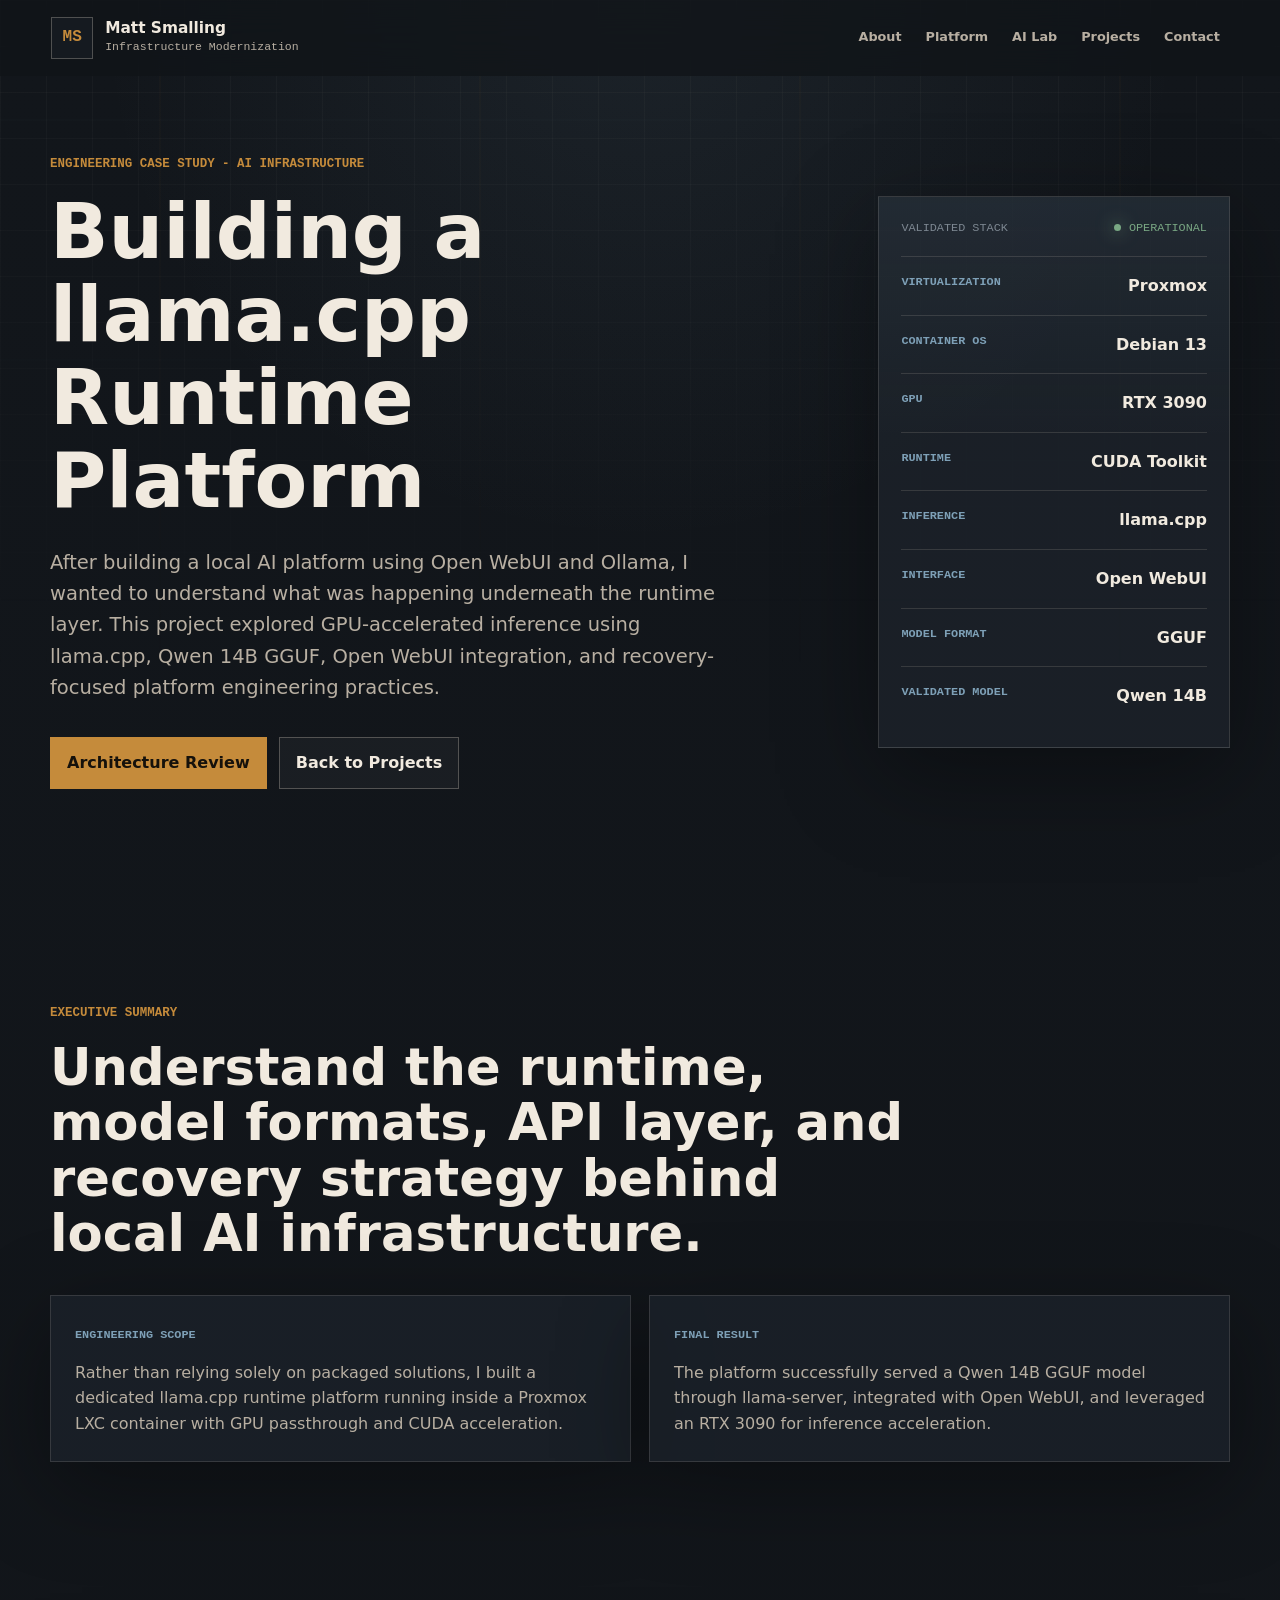
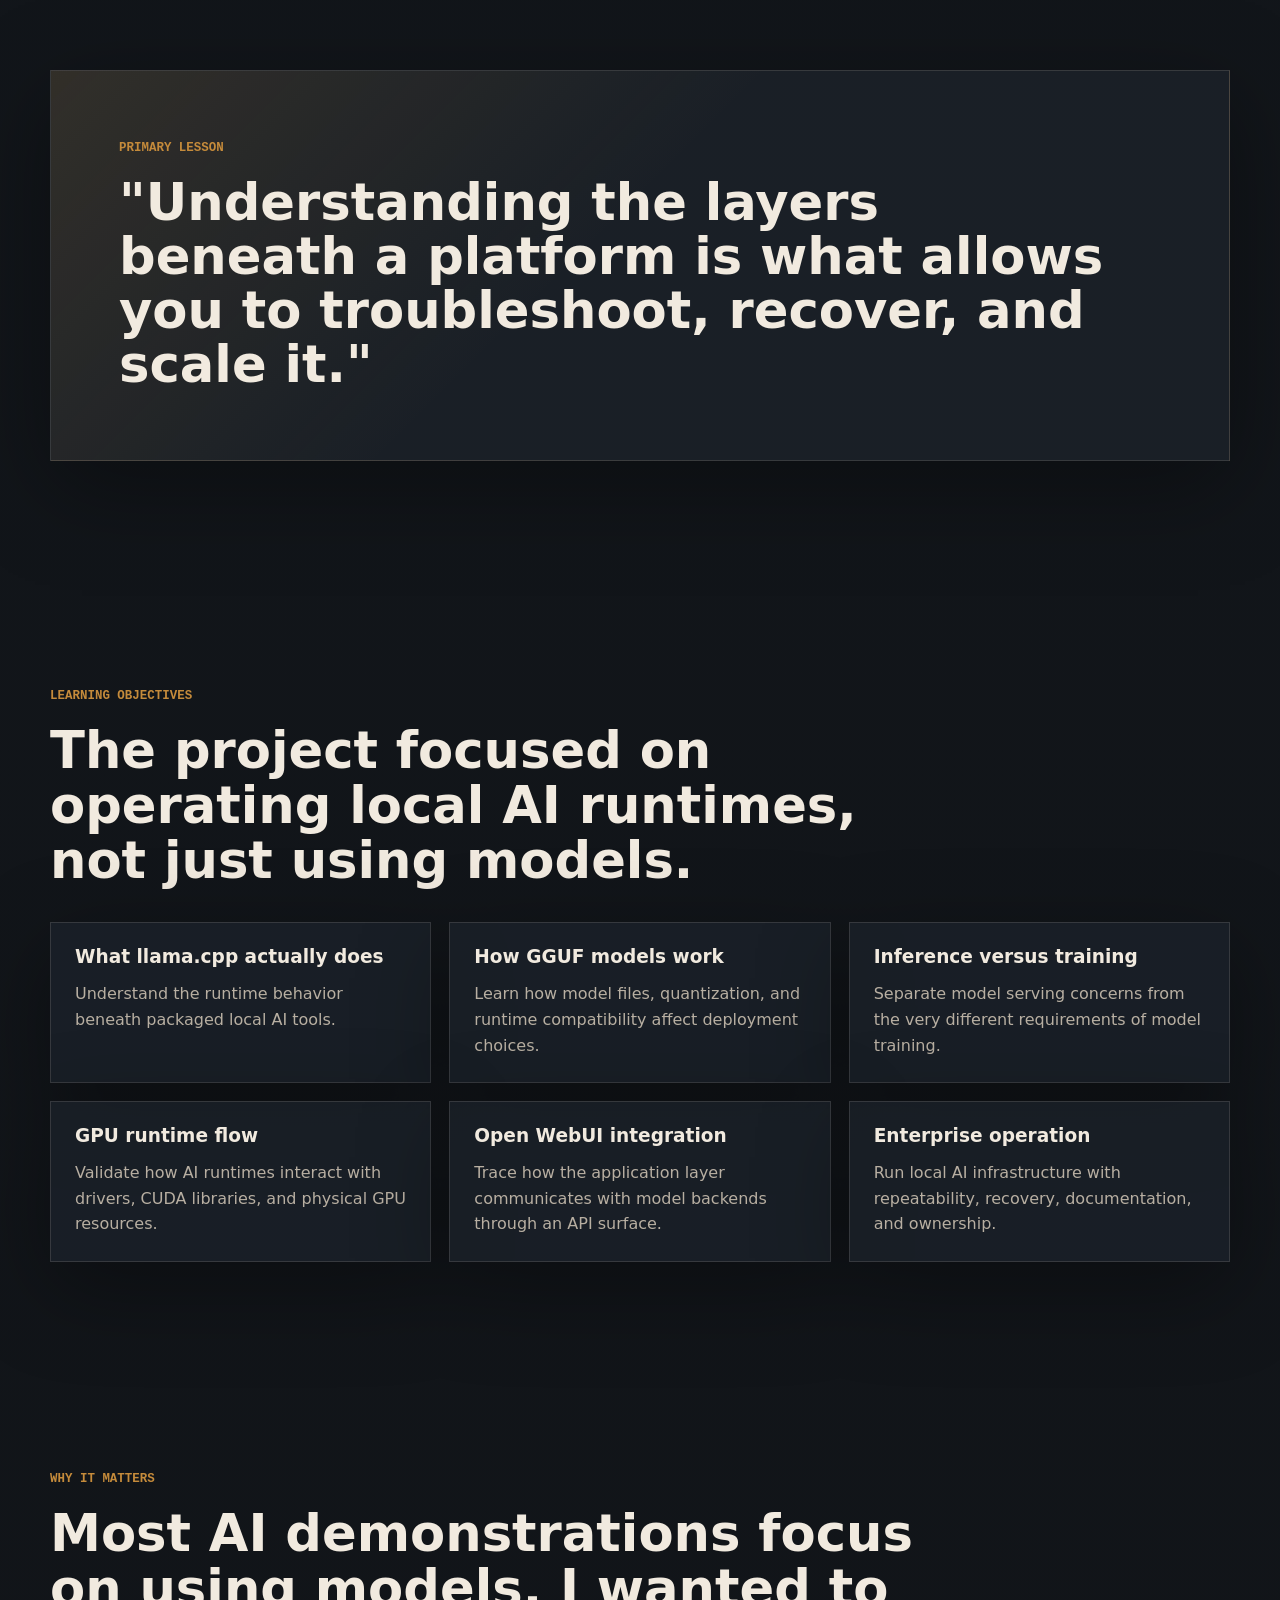
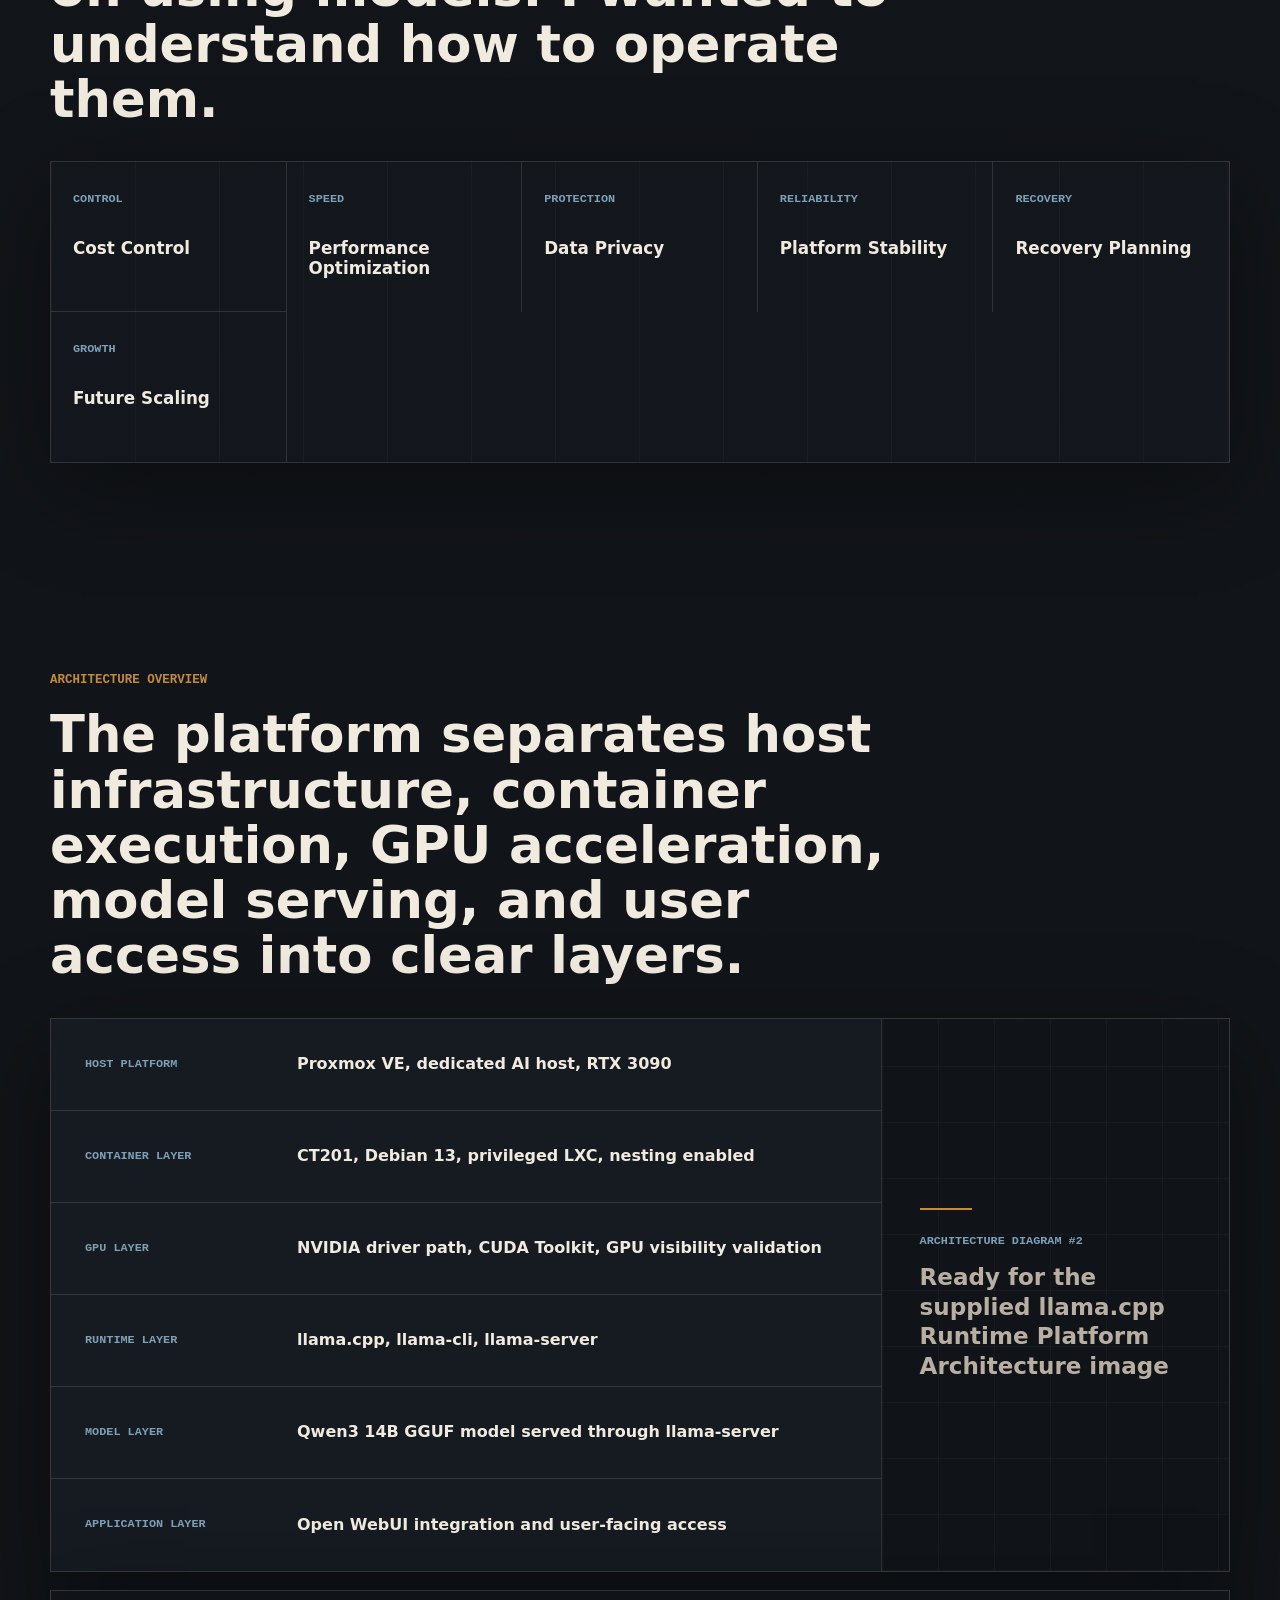
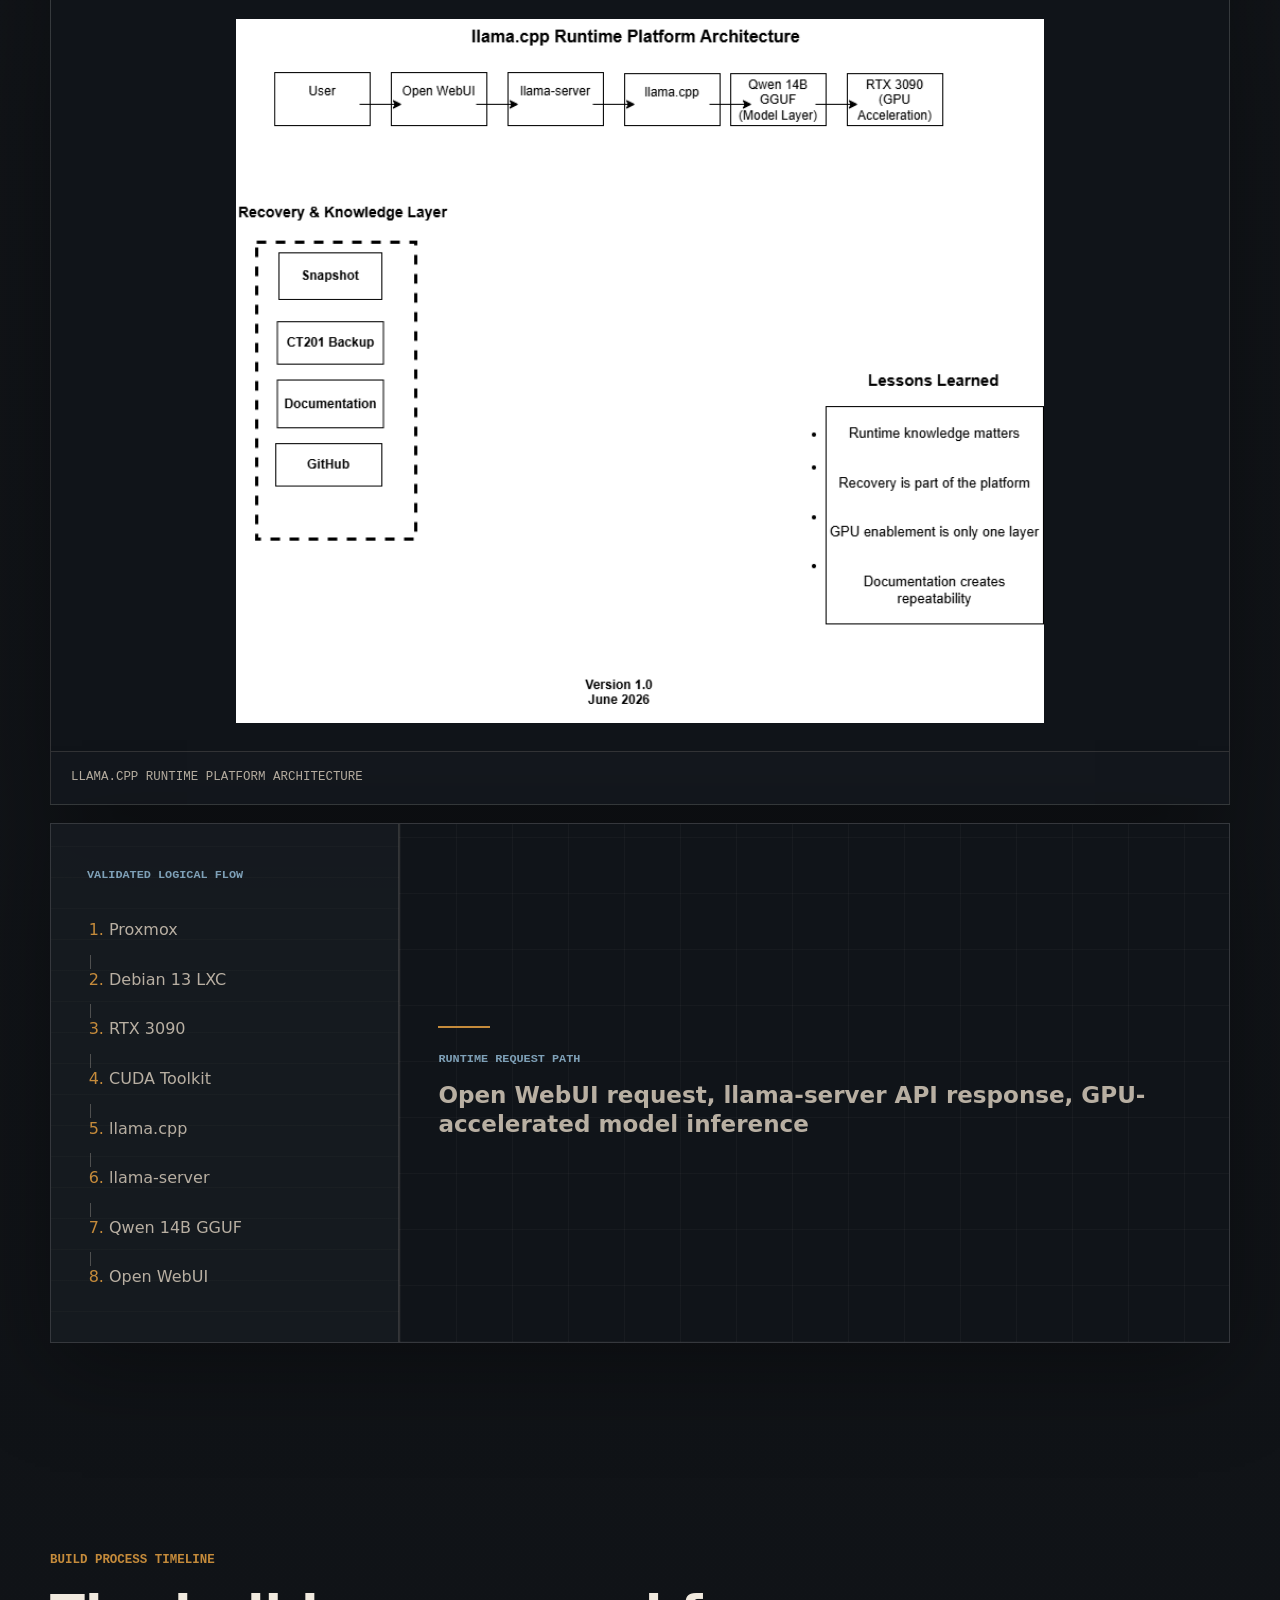
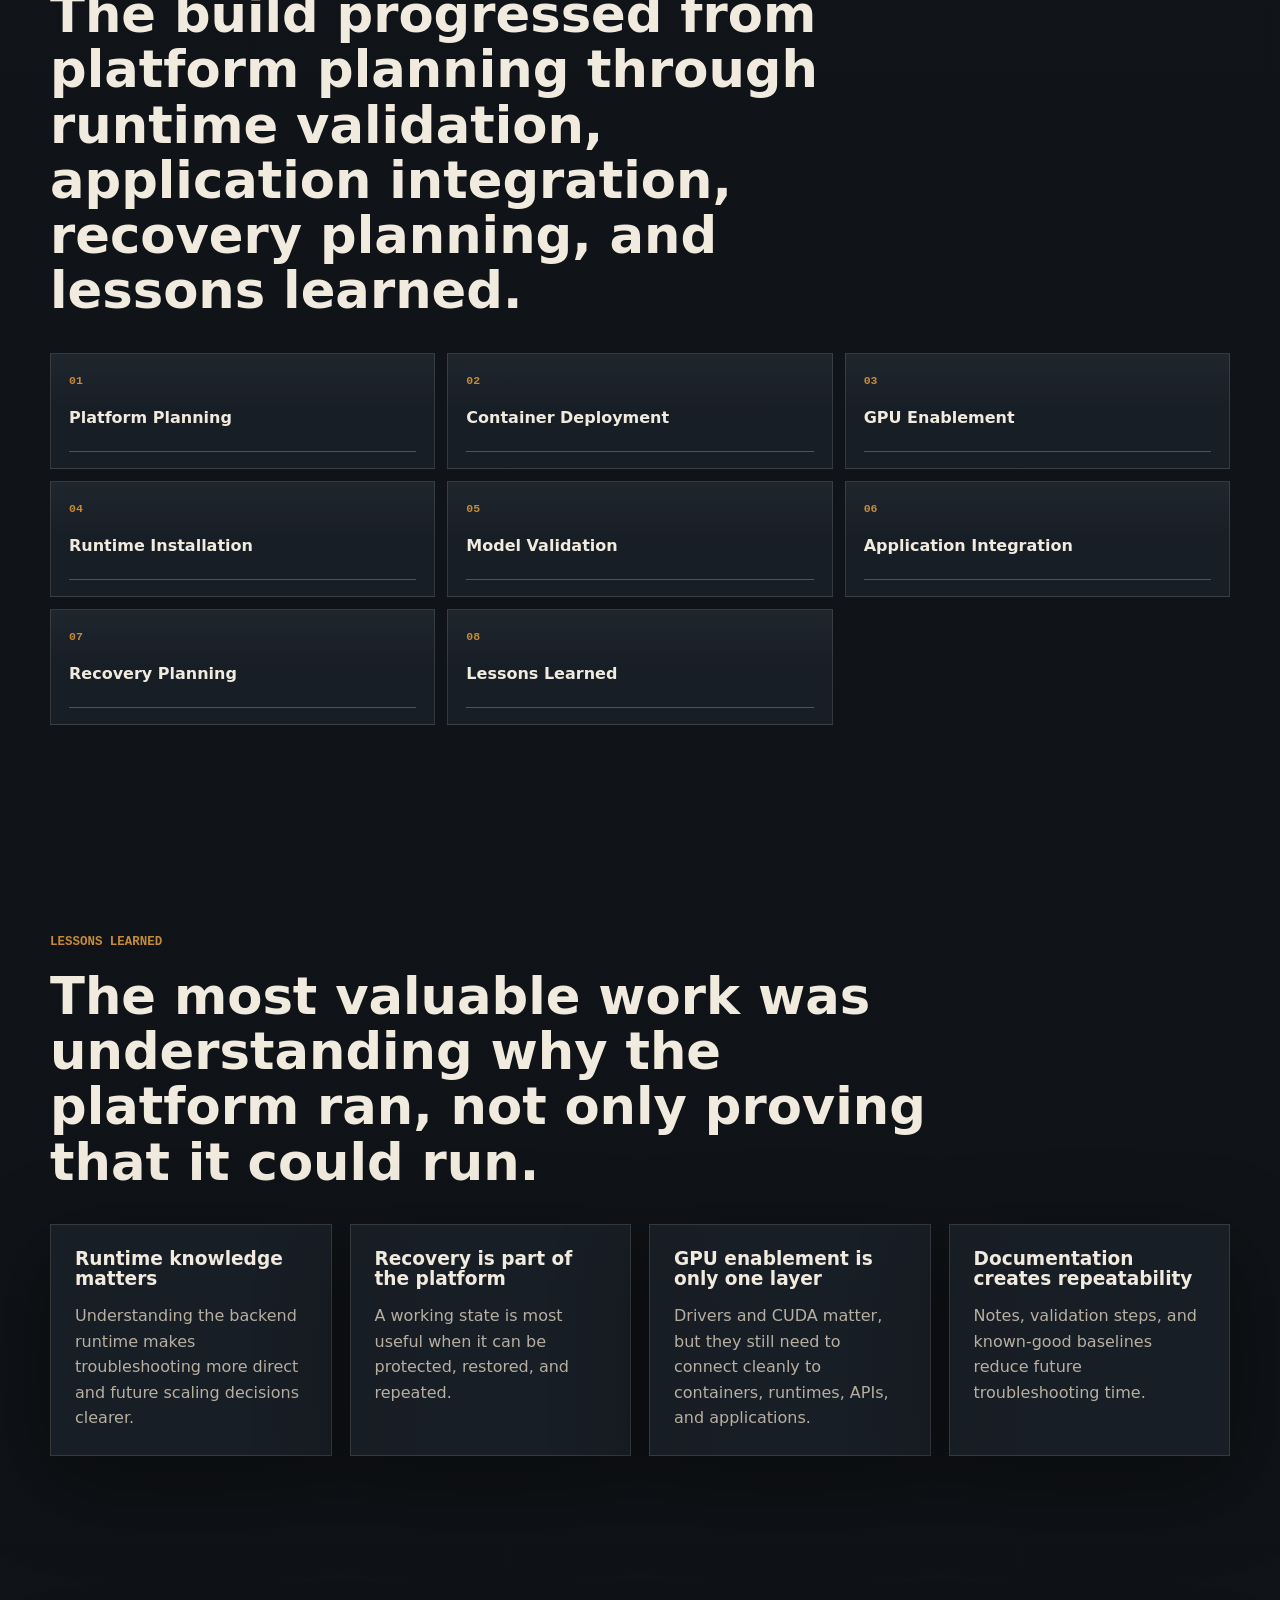
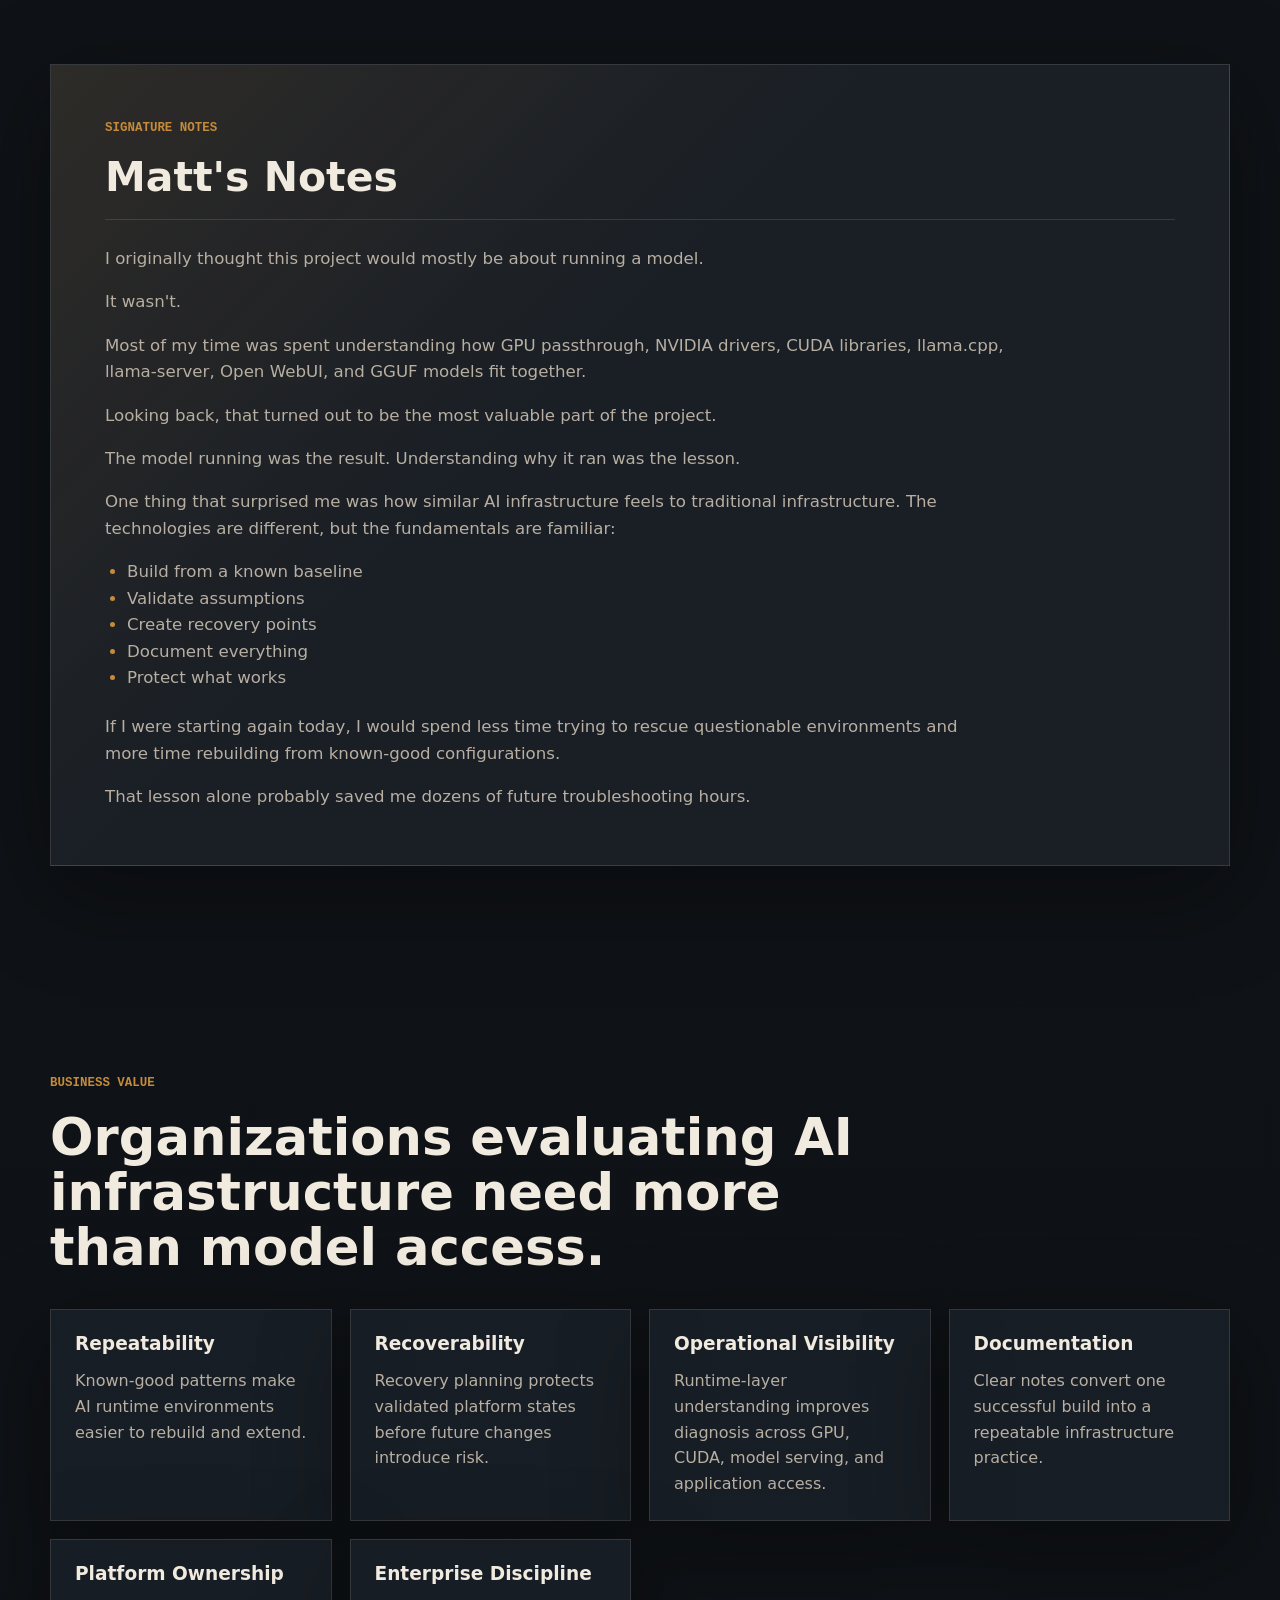
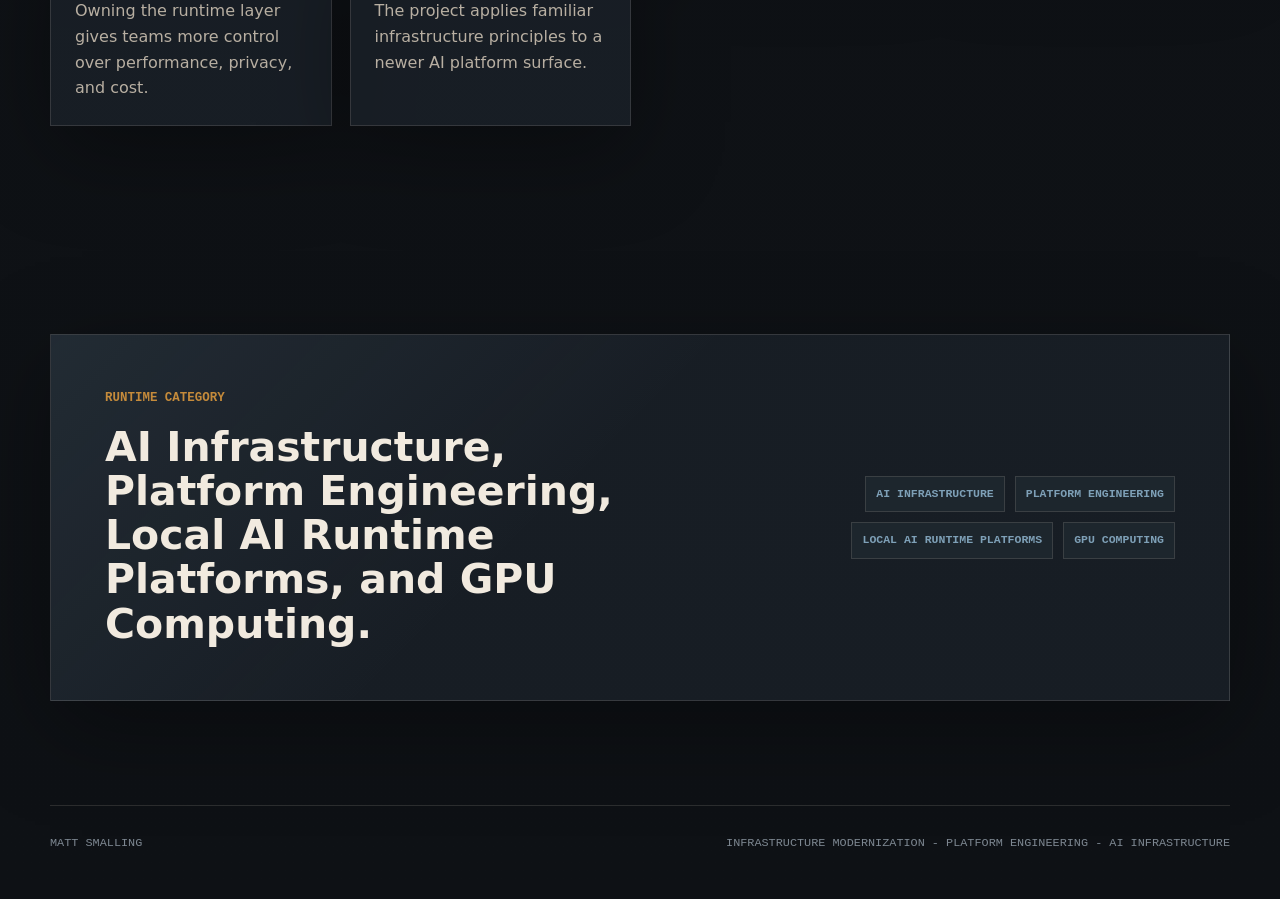
==== projects/building-llama-cpp-runtime-platform.html @ 94ba7e56 "Add llama.cpp Runtime Platform case study and architecture" ====
<!DOCTYPE html>
<html lang="en">
  <head>
    <meta charset="UTF-8" />
    <meta name="viewport" content="width=device-width, initial-scale=1.0" />
    <meta
      name="description"
      content="Case study: building a llama.cpp runtime platform with Proxmox, Debian 13, RTX 3090 GPU acceleration, CUDA Toolkit, Open WebUI, and Qwen 14B GGUF."
    />
    <title>Building a llama.cpp Runtime Platform | Matt Smalling</title>
    <link rel="stylesheet" href="../src/styles.css" />
  </head>
  <body>
    <div class="site-grid" aria-hidden="true"></div>
    <header class="site-header" data-header>
      <a class="brand" href="../index.html#home" aria-label="Matt Smalling home">
        <span class="brand-mark">MS</span>
        <span>
          <strong>Matt Smalling</strong>
          <small>Infrastructure Modernization</small>
        </span>
      </a>

      <button class="nav-toggle" type="button" data-nav-toggle aria-label="Open navigation">
        <span></span>
        <span></span>
      </button>

      <nav class="site-nav" data-nav>
        <a href="../index.html#about">About</a>
        <a href="../index.html#platform">Platform</a>
        <a href="../index.html#lab">AI Lab</a>
        <a href="../index.html#projects">Projects</a>
        <a href="../index.html#contact">Contact</a>
      </nav>
    </header>

    <main>
      <section class="section case-hero">
        <div class="case-hero-copy reveal">
          <p class="eyebrow">Engineering Case Study - AI Infrastructure</p>
          <h1>Building a llama.cpp Runtime Platform</h1>
          <p class="hero-lede">
            After building a local AI platform using Open WebUI and Ollama, I wanted to understand what was happening
            underneath the runtime layer. This project explored GPU-accelerated inference using llama.cpp, Qwen 14B
            GGUF, Open WebUI integration, and recovery-focused platform engineering practices.
          </p>
          <div class="hero-actions">
            <a class="button primary" href="#architecture">Architecture Review</a>
            <a class="button secondary" href="../index.html#projects">Back to Projects</a>
          </div>
        </div>

        <div class="case-spec-panel reveal" aria-label="Validated project stack">
          <div class="panel-topline">
            <span>Validated Stack</span>
            <span class="status-dot">Operational</span>
          </div>
          <ul>
            <li><span>Virtualization</span><strong>Proxmox</strong></li>
            <li><span>Container OS</span><strong>Debian 13</strong></li>
            <li><span>GPU</span><strong>RTX 3090</strong></li>
            <li><span>Runtime</span><strong>CUDA Toolkit</strong></li>
            <li><span>Inference</span><strong>llama.cpp</strong></li>
            <li><span>Interface</span><strong>Open WebUI</strong></li>
            <li><span>Model Format</span><strong>GGUF</strong></li>
            <li><span>Validated Model</span><strong>Qwen 14B</strong></li>
          </ul>
        </div>
      </section>

      <section class="section case-overview">
        <div class="section-heading reveal">
          <p class="eyebrow">Executive Summary</p>
          <h2>Understand the runtime, model formats, API layer, and recovery strategy behind local AI infrastructure.</h2>
        </div>
        <div class="case-summary-grid">
          <article class="case-summary reveal">
            <span>Engineering Scope</span>
            <p>
              Rather than relying solely on packaged solutions, I built a dedicated llama.cpp runtime platform running
              inside a Proxmox LXC container with GPU passthrough and CUDA acceleration.
            </p>
          </article>
          <article class="case-summary reveal">
            <span>Final Result</span>
            <p>
              The platform successfully served a Qwen 14B GGUF model through llama-server, integrated with Open WebUI,
              and leveraged an RTX 3090 for inference acceleration.
            </p>
          </article>
        </div>
      </section>

      <section class="section">
        <div class="case-lesson-callout reveal">
          <p class="eyebrow">Primary Lesson</p>
          <blockquote>
            <p>"Understanding the layers beneath a platform is what allows you to troubleshoot, recover, and scale it."</p>
          </blockquote>
        </div>
      </section>

      <section class="section">
        <div class="section-heading reveal">
          <p class="eyebrow">Learning Objectives</p>
          <h2>The project focused on operating local AI runtimes, not just using models.</h2>
        </div>
        <div class="case-value-grid">
          <article class="case-value reveal"><h3>What llama.cpp actually does</h3><p>Understand the runtime behavior beneath packaged local AI tools.</p></article>
          <article class="case-value reveal"><h3>How GGUF models work</h3><p>Learn how model files, quantization, and runtime compatibility affect deployment choices.</p></article>
          <article class="case-value reveal"><h3>Inference versus training</h3><p>Separate model serving concerns from the very different requirements of model training.</p></article>
          <article class="case-value reveal"><h3>GPU runtime flow</h3><p>Validate how AI runtimes interact with drivers, CUDA libraries, and physical GPU resources.</p></article>
          <article class="case-value reveal"><h3>Open WebUI integration</h3><p>Trace how the application layer communicates with model backends through an API surface.</p></article>
          <article class="case-value reveal"><h3>Enterprise operation</h3><p>Run local AI infrastructure with repeatability, recovery, documentation, and ownership.</p></article>
        </div>
      </section>

      <section class="section">
        <div class="section-heading reveal">
          <p class="eyebrow">Why It Matters</p>
          <h2>Most AI demonstrations focus on using models. I wanted to understand how to operate them.</h2>
        </div>
        <div class="case-outcome-dashboard reveal" aria-label="Runtime platform value drivers">
          <article><span>Control</span><strong>Cost Control</strong></article>
          <article><span>Speed</span><strong>Performance Optimization</strong></article>
          <article><span>Protection</span><strong>Data Privacy</strong></article>
          <article><span>Reliability</span><strong>Platform Stability</strong></article>
          <article><span>Recovery</span><strong>Recovery Planning</strong></article>
          <article><span>Growth</span><strong>Future Scaling</strong></article>
        </div>
      </section>

      <section class="section" id="architecture">
        <div class="section-heading reveal">
          <p class="eyebrow">Architecture Overview</p>
          <h2>The platform separates host infrastructure, container execution, GPU acceleration, model serving, and user access into clear layers.</h2>
        </div>
        <div class="case-architecture reveal">
          <div class="case-layer-map">
            <article><span>Host Platform</span><strong>Proxmox VE, dedicated AI host, RTX 3090</strong></article>
            <article><span>Container Layer</span><strong>CT201, Debian 13, privileged LXC, nesting enabled</strong></article>
            <article><span>GPU Layer</span><strong>NVIDIA driver path, CUDA Toolkit, GPU visibility validation</strong></article>
            <article><span>Runtime Layer</span><strong>llama.cpp, llama-cli, llama-server</strong></article>
            <article><span>Model Layer</span><strong>Qwen3 14B GGUF model served through llama-server</strong></article>
            <article><span>Application Layer</span><strong>Open WebUI integration and user-facing access</strong></article>
          </div>
          <div class="case-diagram-slot" aria-label="Placeholder for supplied architecture diagram number 2">
            <span>Architecture Diagram #2</span>
            <strong>Ready for the supplied llama.cpp Runtime Platform Architecture image</strong>
          </div>
        </div>

        <figure class="case-figure reveal">
          <img
            src="../images/project-screenshots/llama.cpp Runtime Platform Architecture.drawio.png"
            alt="llama.cpp runtime platform architecture diagram"
          />
          <figcaption>llama.cpp Runtime Platform Architecture</figcaption>
        </figure>

        <div class="case-flow-panel reveal">
          <div class="case-flow">
            <span>Validated Logical Flow</span>
            <ol>
              <li>Proxmox</li>
              <li>Debian 13 LXC</li>
              <li>RTX 3090</li>
              <li>CUDA Toolkit</li>
              <li>llama.cpp</li>
              <li>llama-server</li>
              <li>Qwen 14B GGUF</li>
              <li>Open WebUI</li>
            </ol>
          </div>
          <div class="case-diagram-slot compact" aria-label="Runtime request path">
            <span>Runtime Request Path</span>
            <strong>Open WebUI request, llama-server API response, GPU-accelerated model inference</strong>
          </div>
        </div>
      </section>

      <section class="section">
        <div class="section-heading reveal">
          <p class="eyebrow">Build Process Timeline</p>
          <h2>The build progressed from platform planning through runtime validation, application integration, recovery planning, and lessons learned.</h2>
        </div>
        <ol class="case-timeline">
          <li class="reveal"><span>01</span><strong>Platform Planning</strong></li>
          <li class="reveal"><span>02</span><strong>Container Deployment</strong></li>
          <li class="reveal"><span>03</span><strong>GPU Enablement</strong></li>
          <li class="reveal"><span>04</span><strong>Runtime Installation</strong></li>
          <li class="reveal"><span>05</span><strong>Model Validation</strong></li>
          <li class="reveal"><span>06</span><strong>Application Integration</strong></li>
          <li class="reveal"><span>07</span><strong>Recovery Planning</strong></li>
          <li class="reveal"><span>08</span><strong>Lessons Learned</strong></li>
        </ol>
      </section>

      <section class="section">
        <div class="section-heading reveal">
          <p class="eyebrow">Lessons Learned</p>
          <h2>The most valuable work was understanding why the platform ran, not only proving that it could run.</h2>
        </div>
        <div class="case-lesson-grid">
          <article class="case-value reveal">
            <h3>Runtime knowledge matters</h3>
            <p>Understanding the backend runtime makes troubleshooting more direct and future scaling decisions clearer.</p>
          </article>
          <article class="case-value reveal">
            <h3>Recovery is part of the platform</h3>
            <p>A working state is most useful when it can be protected, restored, and repeated.</p>
          </article>
          <article class="case-value reveal">
            <h3>GPU enablement is only one layer</h3>
            <p>Drivers and CUDA matter, but they still need to connect cleanly to containers, runtimes, APIs, and applications.</p>
          </article>
          <article class="case-value reveal">
            <h3>Documentation creates repeatability</h3>
            <p>Notes, validation steps, and known-good baselines reduce future troubleshooting time.</p>
          </article>
        </div>
      </section>

      <section class="section">
        <div class="case-notes-callout reveal">
          <div class="case-notes-heading">
            <p class="eyebrow">Signature Notes</p>
            <h2>Matt's Notes</h2>
          </div>
          <div class="case-notes-copy">
            <p>I originally thought this project would mostly be about running a model.</p>
            <p>It wasn't.</p>
            <p>
              Most of my time was spent understanding how GPU passthrough, NVIDIA drivers, CUDA libraries, llama.cpp,
              llama-server, Open WebUI, and GGUF models fit together.
            </p>
            <p>Looking back, that turned out to be the most valuable part of the project.</p>
            <p>The model running was the result. Understanding why it ran was the lesson.</p>
            <p>
              One thing that surprised me was how similar AI infrastructure feels to traditional infrastructure. The
              technologies are different, but the fundamentals are familiar:
            </p>
            <ul>
              <li>Build from a known baseline</li>
              <li>Validate assumptions</li>
              <li>Create recovery points</li>
              <li>Document everything</li>
              <li>Protect what works</li>
            </ul>
            <p>
              If I were starting again today, I would spend less time trying to rescue questionable environments and
              more time rebuilding from known-good configurations.
            </p>
            <p>That lesson alone probably saved me dozens of future troubleshooting hours.</p>
          </div>
        </div>
      </section>

      <section class="section">
        <div class="section-heading reveal">
          <p class="eyebrow">Business Value</p>
          <h2>Organizations evaluating AI infrastructure need more than model access.</h2>
        </div>
        <div class="case-value-grid enterprise">
          <article class="case-value reveal"><h3>Repeatability</h3><p>Known-good patterns make AI runtime environments easier to rebuild and extend.</p></article>
          <article class="case-value reveal"><h3>Recoverability</h3><p>Recovery planning protects validated platform states before future changes introduce risk.</p></article>
          <article class="case-value reveal"><h3>Operational Visibility</h3><p>Runtime-layer understanding improves diagnosis across GPU, CUDA, model serving, and application access.</p></article>
          <article class="case-value reveal"><h3>Documentation</h3><p>Clear notes convert one successful build into a repeatable infrastructure practice.</p></article>
          <article class="case-value reveal"><h3>Platform Ownership</h3><p>Owning the runtime layer gives teams more control over performance, privacy, and cost.</p></article>
          <article class="case-value reveal"><h3>Enterprise Discipline</h3><p>The project applies familiar infrastructure principles to a newer AI platform surface.</p></article>
        </div>
      </section>

      <section class="section">
        <div class="case-next reveal">
          <div>
            <p class="eyebrow">Runtime Category</p>
            <h2>AI Infrastructure, Platform Engineering, Local AI Runtime Platforms, and GPU Computing.</h2>
          </div>
          <ul class="case-roadmap" aria-label="Project categories">
            <li>AI Infrastructure</li>
            <li>Platform Engineering</li>
            <li>Local AI Runtime Platforms</li>
            <li>GPU Computing</li>
          </ul>
        </div>
      </section>
    </main>

    <footer class="site-footer">
      <span>Matt Smalling</span>
      <span>Infrastructure Modernization - Platform Engineering - AI Infrastructure</span>
    </footer>

    <script src="../src/main.js"></script>
  </body>
</html>
---- src/styles.css ----
:root {
  color-scheme: dark;
  --bg: #111418;
  --bg-elevated: #171c22;
  --panel: #1d232b;
  --panel-strong: #222a33;
  --line: rgba(229, 220, 204, 0.14);
  --line-strong: rgba(229, 220, 204, 0.28);
  --text: #f1eadf;
  --muted: #b8afa2;
  --dim: #7d8791;
  --amber: #c58b3b;
  --steel: #7ea0b7;
  --green: #79a783;
  --shadow: 0 26px 90px rgba(0, 0, 0, 0.34);
  --max-width: 1180px;
  --header-height: 76px;
  --font-sans: "Segoe UI", Aptos, system-ui, -apple-system, BlinkMacSystemFont, sans-serif;
  --font-mono: Consolas, "Cascadia Mono", "SFMono-Regular", "Liberation Mono", monospace;
}

* {
  box-sizing: border-box;
}

html {
  scroll-behavior: smooth;
}

body {
  margin: 0;
  min-width: 320px;
  background:
    radial-gradient(circle at 50% 0%, rgba(126, 160, 183, 0.09), transparent 34rem),
    linear-gradient(180deg, #12161b 0%, var(--bg) 44%, #0e1115 100%);
  color: var(--text);
  font-family: var(--font-sans);
  line-height: 1.6;
}

body.nav-open {
  overflow: hidden;
}

a {
  color: inherit;
  text-decoration: none;
}

img {
  display: block;
  max-width: 100%;
}

.site-grid {
  position: fixed;
  inset: 0;
  z-index: -1;
  background-image:
    linear-gradient(rgba(241, 234, 223, 0.045) 1px, transparent 1px),
    linear-gradient(90deg, rgba(241, 234, 223, 0.045) 1px, transparent 1px);
  background-size: 46px 46px;
  mask-image: linear-gradient(to bottom, rgba(0, 0, 0, 0.8), transparent 78%);
}

.site-grid::after {
  content: "";
  position: absolute;
  inset: 0;
  background:
    linear-gradient(90deg, transparent 0 49.5%, rgba(197, 139, 59, 0.08) 50%, transparent 50.5%),
    linear-gradient(180deg, transparent 0 49.5%, rgba(126, 160, 183, 0.06) 50%, transparent 50.5%);
  background-size: 320px 240px;
  opacity: 0.8;
}

.site-header {
  position: sticky;
  top: 0;
  z-index: 20;
  min-height: var(--header-height);
  display: flex;
  align-items: center;
  justify-content: space-between;
  gap: 24px;
  padding: 16px clamp(20px, 4vw, 54px);
  border-bottom: 1px solid transparent;
  background: rgba(17, 20, 24, 0.76);
  backdrop-filter: blur(18px);
  transition: border-color 180ms ease, background 180ms ease;
}

.site-header.is-scrolled {
  border-color: var(--line);
  background: rgba(17, 20, 24, 0.92);
}

.brand {
  display: inline-flex;
  align-items: center;
  gap: 12px;
  flex: 0 0 auto;
}

.brand-mark {
  width: 42px;
  height: 42px;
  display: grid;
  place-items: center;
  border: 1px solid var(--line-strong);
  background: #151a20;
  color: var(--amber);
  font-family: var(--font-mono);
  font-weight: 600;
}

.brand strong,
.brand small {
  display: block;
}

.brand strong {
  font-size: 0.96rem;
  line-height: 1.2;
}

.brand small {
  color: var(--muted);
  font-family: var(--font-mono);
  font-size: 0.72rem;
  letter-spacing: 0;
}

.site-nav {
  display: flex;
  align-items: center;
  gap: 6px;
}

.site-nav a {
  border: 1px solid transparent;
  padding: 9px 8px;
  color: var(--muted);
  font-size: 0.8rem;
  font-weight: 600;
  transition: color 160ms ease, border-color 160ms ease, background 160ms ease;
}

.site-nav a:hover,
.site-nav a.is-active {
  border-color: var(--line);
  background: rgba(255, 255, 255, 0.035);
  color: var(--text);
}

.nav-toggle {
  display: none;
  width: 44px;
  height: 44px;
  border: 1px solid var(--line);
  background: transparent;
  color: var(--text);
}

.nav-toggle span {
  display: block;
  width: 18px;
  height: 2px;
  margin: 5px auto;
  background: currentColor;
  transition: transform 180ms ease;
}

.section {
  width: min(var(--max-width), calc(100% - 40px));
  margin: 0 auto;
  padding: 104px 0;
  scroll-margin-top: var(--header-height);
}

.hero {
  position: relative;
  min-height: calc(100vh - var(--header-height));
  display: grid;
  grid-template-columns: minmax(0, 1.04fr) minmax(340px, 0.86fr);
  align-items: center;
  gap: clamp(34px, 5vw, 72px);
  padding-top: 72px;
}

.hero::after {
  content: "01 / 11";
  position: absolute;
  right: max(20px, calc((100vw - var(--max-width)) / 2));
  bottom: 30px;
  color: rgba(241, 234, 223, 0.24);
  font-family: var(--font-mono);
  font-size: 0.76rem;
}

.eyebrow {
  margin: 0 0 16px;
  color: var(--amber);
  font-family: var(--font-mono);
  font-size: 0.78rem;
  font-weight: 600;
  letter-spacing: 0;
  text-transform: uppercase;
}

h1,
h2,
h3,
p {
  margin-top: 0;
}

h1,
h2,
h3 {
  line-height: 1.08;
}

h1 {
  max-width: 760px;
  margin-bottom: 24px;
  font-size: clamp(2.55rem, 6vw, 5.9rem);
  letter-spacing: 0;
}

h2 {
  max-width: 880px;
  margin-bottom: 0;
  font-size: clamp(2rem, 4vw, 3.55rem);
  letter-spacing: 0;
}

h3 {
  margin-bottom: 12px;
  font-size: 1.16rem;
}

.hero-lede {
  max-width: 690px;
  color: var(--muted);
  font-size: clamp(1.03rem, 1.6vw, 1.22rem);
}

.hero-actions,
.contact-actions {
  display: flex;
  flex-wrap: wrap;
  gap: 12px;
  margin-top: 34px;
}

.button {
  min-height: 46px;
  display: inline-flex;
  align-items: center;
  justify-content: center;
  border: 1px solid var(--line-strong);
  padding: 12px 16px;
  font-weight: 700;
  transition: transform 160ms ease, background 160ms ease, border-color 160ms ease;
}

.button:hover {
  transform: translateY(-2px);
}

.button.primary {
  background: var(--amber);
  border-color: var(--amber);
  color: #15110b;
}

.button.secondary {
  background: rgba(255, 255, 255, 0.035);
  color: var(--text);
}

.operations-panel,
.signal-board,
.lab-stack,
.contact-panel,
.mission-banner,
.leader-quote,
.stack-ledger,
.placement-board,
.learning-console,
.status-console {
  border: 1px solid var(--line);
  background: linear-gradient(180deg, rgba(255, 255, 255, 0.045), rgba(255, 255, 255, 0.018));
  box-shadow: var(--shadow);
}

.operations-panel {
  padding: 20px;
}

.panel-topline,
.rack-header,
.project-meta,
.site-footer {
  display: flex;
  align-items: center;
  justify-content: space-between;
  gap: 16px;
  color: var(--dim);
  font-family: var(--font-mono);
  font-size: 0.74rem;
  text-transform: uppercase;
}

.status-dot {
  color: var(--green);
}

.status-dot::before {
  content: "";
  width: 7px;
  height: 7px;
  display: inline-block;
  margin-right: 8px;
  border-radius: 999px;
  background: currentColor;
  box-shadow: 0 0 18px currentColor;
}

.operations-panel img {
  width: 100%;
  margin: 24px 0;
  border: 1px solid var(--line);
  background: rgba(12, 15, 19, 0.62);
}

.panel-metrics {
  display: grid;
  grid-template-columns: repeat(3, 1fr);
  border-top: 1px solid var(--line);
}

.panel-metrics div {
  padding: 16px 10px 0;
  border-right: 1px solid var(--line);
}

.panel-metrics div:last-child {
  border-right: 0;
}

.panel-metrics span,
.signal-row span,
.lab-stack li span {
  display: block;
  color: var(--dim);
  font-family: var(--font-mono);
  font-size: 0.72rem;
  text-transform: uppercase;
}

.panel-metrics strong,
.signal-row strong,
.lab-stack li strong {
  display: block;
  margin-top: 4px;
  color: var(--text);
  font-size: 0.94rem;
}

.section-heading {
  margin-bottom: 34px;
}

.section-heading h2 + p {
  max-width: 760px;
  margin-top: 18px;
  color: var(--muted);
}

.mission-banner {
  display: grid;
  grid-template-columns: minmax(240px, 0.42fr) 1fr;
  gap: clamp(24px, 4vw, 48px);
  align-items: start;
  margin-top: -38px;
  padding: clamp(24px, 4vw, 42px);
  background:
    linear-gradient(90deg, rgba(197, 139, 59, 0.12), transparent 36%),
    linear-gradient(180deg, rgba(255, 255, 255, 0.055), rgba(255, 255, 255, 0.018));
}

.mission-kicker {
  position: relative;
  padding-left: 22px;
}

.mission-kicker::before {
  content: "";
  position: absolute;
  left: 0;
  top: 4px;
  bottom: 6px;
  width: 2px;
  background: var(--amber);
}

.mission-kicker span,
.leader-quote footer span {
  display: block;
  color: var(--amber);
  font-family: var(--font-mono);
  font-size: 0.78rem;
  font-weight: 700;
  text-transform: uppercase;
}

.mission-kicker strong {
  display: block;
  margin-top: 14px;
  color: var(--text);
  font-size: clamp(1.36rem, 2vw, 1.85rem);
  line-height: 1.16;
}

.mission-copy {
  display: grid;
  gap: 18px;
}

.mission-copy p {
  margin: 0;
  color: var(--muted);
  font-size: clamp(1.02rem, 1.4vw, 1.16rem);
}

.human-note {
  padding-top: 0;
}

.leader-quote {
  margin: 0;
  padding: clamp(28px, 5vw, 56px);
  background:
    linear-gradient(135deg, rgba(126, 160, 183, 0.09), transparent 42%),
    rgba(29, 35, 43, 0.72);
}

.leader-quote p {
  max-width: 900px;
  margin-bottom: 28px;
  color: var(--text);
  font-size: clamp(1.6rem, 3.4vw, 3.1rem);
  font-weight: 700;
  line-height: 1.08;
}

.leader-quote footer {
  display: grid;
  gap: 8px;
  max-width: 720px;
}

.leader-quote footer strong {
  color: var(--muted);
  font-size: 1.02rem;
  font-weight: 600;
}

.split-content {
  display: grid;
  grid-template-columns: minmax(0, 1fr) minmax(300px, 0.72fr);
  gap: 44px;
  align-items: start;
}

.philosophy-layout {
  display: grid;
  grid-template-columns: minmax(0, 1fr) minmax(320px, 0.58fr);
  gap: 24px;
  align-items: stretch;
}

.philosophy-copy {
  border: 1px solid var(--line);
  padding: clamp(24px, 4vw, 42px);
  background:
    linear-gradient(135deg, rgba(197, 139, 59, 0.08), transparent 40%),
    rgba(29, 35, 43, 0.58);
}

.philosophy-copy p {
  color: var(--muted);
  font-size: 1.04rem;
}

.philosophy-copy p:last-child {
  margin-bottom: 0;
}

.stack-ledger {
  display: grid;
  padding: 8px 22px;
  background:
    linear-gradient(180deg, rgba(126, 160, 183, 0.08), transparent 46%),
    rgba(29, 35, 43, 0.72);
}

.stack-ledger div {
  padding: 17px 0;
  border-bottom: 1px solid var(--line);
}

.stack-ledger div:last-child {
  border-bottom: 0;
}

.stack-ledger span,
.ai-placement-note span {
  display: block;
  color: var(--steel);
  font-family: var(--font-mono);
  font-size: 0.74rem;
  font-weight: 700;
  text-transform: uppercase;
}

.stack-ledger strong {
  display: block;
  margin-top: 6px;
  color: var(--text);
  font-size: 0.98rem;
}

.placement-board {
  margin-top: 22px;
  padding: clamp(22px, 4vw, 34px);
  background:
    repeating-linear-gradient(90deg, rgba(241, 234, 223, 0.035) 0 1px, transparent 1px 82px),
    rgba(20, 25, 31, 0.84);
}

.placement-intro {
  display: flex;
  align-items: end;
  justify-content: space-between;
  gap: 24px;
  padding-bottom: 20px;
  border-bottom: 1px solid var(--line);
}

.placement-intro p {
  max-width: 560px;
  margin: 0;
  color: var(--text);
  font-size: clamp(1.05rem, 1.7vw, 1.36rem);
  font-weight: 700;
  line-height: 1.28;
}

.placement-grid {
  display: grid;
  grid-template-columns: repeat(3, 1fr);
  gap: 14px;
  margin-top: 18px;
}

.placement-grid article {
  min-height: 260px;
  border: 1px solid var(--line);
  padding: 22px;
  background: rgba(17, 20, 24, 0.64);
}

.placement-grid h3 {
  color: var(--text);
}

.placement-grid ul {
  margin: 22px 0 0;
  padding: 0;
  list-style: none;
}

.placement-grid li {
  position: relative;
  padding: 11px 0 11px 18px;
  border-top: 1px solid var(--line);
  color: var(--muted);
}

.placement-grid li::before {
  content: "";
  position: absolute;
  left: 0;
  top: 20px;
  width: 6px;
  height: 6px;
  background: var(--amber);
}

.ai-placement-note {
  display: grid;
  grid-template-columns: 190px 1fr;
  gap: 24px;
  margin-top: 14px;
  padding: 22px;
  border: 1px solid rgba(197, 139, 59, 0.38);
  background: rgba(197, 139, 59, 0.07);
}

.ai-placement-note p {
  margin: 0;
  color: var(--muted);
}

.prose {
  color: var(--muted);
  font-size: 1.04rem;
}

.signal-board {
  padding: 8px 22px;
}

.signal-row {
  padding: 18px 0;
  border-bottom: 1px solid var(--line);
}

.signal-row:last-child {
  border-bottom: 0;
}

.capability-grid,
.project-grid {
  display: grid;
  grid-template-columns: repeat(3, 1fr);
  gap: 18px;
}

.career-track {
  position: relative;
  display: grid;
  grid-template-columns: repeat(4, 1fr);
  gap: 16px;
}

.career-track::before {
  content: "";
  position: absolute;
  left: 6%;
  right: 6%;
  top: 35px;
  height: 1px;
  background: linear-gradient(90deg, transparent, var(--line-strong), transparent);
}

.career-step,
.initiative-card,
.lab-focus,
.architecture-card {
  position: relative;
  border: 1px solid var(--line);
  background: rgba(29, 35, 43, 0.72);
}

.career-step {
  min-height: 300px;
  padding: 76px 22px 22px;
}

.career-step::before {
  content: "";
  position: absolute;
  top: 27px;
  left: 22px;
  width: 15px;
  height: 15px;
  border: 1px solid var(--amber);
  background: #111418;
  box-shadow: 0 0 0 8px rgba(197, 139, 59, 0.08);
}

.career-step span,
.initiative-card span,
.lab-focus span {
  color: var(--steel);
  font-family: var(--font-mono);
  font-size: 0.76rem;
  font-weight: 700;
  text-transform: uppercase;
}

.career-step p,
.initiative-card p,
.lab-focus p,
.architecture-card p {
  color: var(--muted);
}

.capability-card,
.project-card,
.platform-map,
.lab-notes article,
.timeline li {
  border: 1px solid var(--line);
  background: rgba(29, 35, 43, 0.72);
}

.capability-card,
.project-card {
  min-height: 260px;
  padding: 24px;
  position: relative;
  overflow: hidden;
}

.capability-card::before,
.project-card::before {
  content: "";
  position: absolute;
  inset: 0 0 auto;
  height: 3px;
  background: linear-gradient(90deg, var(--amber), transparent 74%);
}

.card-index {
  display: inline-block;
  margin-bottom: 54px;
  color: var(--steel);
  font-family: var(--font-mono);
}

.capability-card p,
.project-card p,
.platform-map p,
.lab-notes p,
.timeline p,
.contact-panel p,
.leader-quote footer strong {
  color: var(--muted);
}

.platform-map {
  display: grid;
  grid-template-columns: minmax(240px, 0.44fr) 1fr;
}

.map-node {
  display: flex;
  min-height: 360px;
  flex-direction: column;
  justify-content: center;
  padding: 32px;
  border-right: 1px solid var(--line);
  background:
    linear-gradient(rgba(197, 139, 59, 0.07), rgba(197, 139, 59, 0)),
    repeating-linear-gradient(0deg, transparent 0 30px, rgba(241, 234, 223, 0.045) 31px);
}

.map-node span {
  color: var(--amber);
  font-family: var(--font-mono);
  font-size: 0.78rem;
  text-transform: uppercase;
}

.map-node strong {
  margin-top: 14px;
  font-size: clamp(1.65rem, 3vw, 2.5rem);
  line-height: 1.08;
}

.map-rail {
  display: grid;
}

.map-rail article {
  padding: 28px 32px;
  border-bottom: 1px solid var(--line);
}

.map-rail article:last-child {
  border-bottom: 0;
}

.lab-layout {
  display: grid;
  grid-template-columns: minmax(300px, 0.74fr) 1fr;
  gap: 22px;
}

.initiative-grid {
  display: grid;
  grid-template-columns: repeat(4, 1fr);
  gap: 14px;
}

.initiative-card {
  min-height: 250px;
  padding: 22px;
  background:
    linear-gradient(180deg, rgba(197, 139, 59, 0.055), transparent 44%),
    rgba(29, 35, 43, 0.72);
}

.initiative-card h3,
.lab-focus h3 {
  margin-top: 28px;
}

.learning-console {
  display: grid;
  grid-template-columns: minmax(280px, 0.34fr) 1fr;
  background:
    repeating-linear-gradient(90deg, rgba(241, 234, 223, 0.03) 0 1px, transparent 1px 92px),
    rgba(20, 25, 31, 0.86);
}

.learning-summary {
  display: flex;
  flex-direction: column;
  justify-content: center;
  padding: clamp(24px, 4vw, 38px);
  border-right: 1px solid var(--line);
  background:
    linear-gradient(180deg, rgba(197, 139, 59, 0.08), transparent 46%),
    rgba(17, 20, 24, 0.42);
}

.learning-summary p {
  margin: 18px 0 0;
  color: var(--muted);
  font-size: 1.04rem;
}

.learning-grid {
  display: grid;
  grid-template-columns: repeat(3, 1fr);
}

.learning-grid article {
  position: relative;
  min-height: 210px;
  padding: 24px;
  border-right: 1px solid var(--line);
  border-bottom: 1px solid var(--line);
  background: rgba(29, 35, 43, 0.54);
}

.learning-grid article:nth-child(3n) {
  border-right: 0;
}

.learning-grid article:nth-last-child(-n + 3) {
  border-bottom: 0;
}

.learning-grid article::before {
  content: "";
  position: absolute;
  left: 24px;
  top: 24px;
  width: 34px;
  height: 2px;
  background: var(--amber);
}

.learning-grid span,
.status-heading span,
.status-column li span {
  display: block;
  color: var(--steel);
  font-family: var(--font-mono);
  font-size: 0.74rem;
  font-weight: 700;
  text-transform: uppercase;
}

.learning-grid h3 {
  margin-top: 36px;
}

.learning-grid p {
  color: var(--muted);
}

.status-console {
  display: grid;
  grid-template-columns: repeat(2, 1fr);
  overflow: hidden;
  background:
    linear-gradient(135deg, rgba(126, 160, 183, 0.09), transparent 44%),
    rgba(20, 25, 31, 0.86);
}

.status-column {
  padding: clamp(22px, 4vw, 34px);
}

.status-column + .status-column {
  border-left: 1px solid var(--line);
}

.status-heading {
  display: flex;
  align-items: baseline;
  justify-content: space-between;
  gap: 18px;
  padding-bottom: 18px;
  border-bottom: 1px solid var(--line);
}

.status-heading strong {
  color: var(--text);
  font-size: clamp(1.2rem, 2vw, 1.65rem);
  line-height: 1.12;
  text-align: right;
}

.status-column ul {
  list-style: none;
  margin: 10px 0 0;
  padding: 0;
}

.status-column li {
  display: grid;
  grid-template-columns: 128px 1fr;
  gap: 20px;
  align-items: center;
  padding: 18px 0;
  border-bottom: 1px solid var(--line);
}

.status-column li:last-child {
  border-bottom: 0;
}

.status-column li strong {
  color: var(--text);
  font-size: 1.02rem;
}

.operational .status-heading span {
  color: var(--green);
}

.planned .status-heading span {
  color: var(--amber);
}

.lab-command {
  display: grid;
  grid-template-columns: minmax(300px, 0.58fr) 1fr;
  gap: 22px;
  align-items: stretch;
  margin-bottom: 22px;
  border: 1px solid var(--line);
  background:
    linear-gradient(135deg, rgba(126, 160, 183, 0.12), transparent 42%),
    rgba(20, 25, 31, 0.86);
  box-shadow: var(--shadow);
}

.lab-command > div {
  display: flex;
  flex-direction: column;
  justify-content: center;
  padding: clamp(24px, 4vw, 42px);
}

.lab-command img,
.architecture-card img {
  width: 100%;
  height: 100%;
  object-fit: contain;
  border-left: 1px solid var(--line);
  background: #101419;
}

.lab-command img {
  min-height: 360px;
}

.command-label {
  color: var(--amber);
  font-family: var(--font-mono);
  font-size: 0.78rem;
  font-weight: 700;
  text-transform: uppercase;
}

.lab-command p {
  margin: 18px 0 0;
  color: var(--text);
  font-size: clamp(1.14rem, 2vw, 1.55rem);
  line-height: 1.35;
}

.lab-stack {
  padding: 22px;
  background:
    linear-gradient(180deg, rgba(126, 160, 183, 0.08), transparent 42%),
    rgba(29, 35, 43, 0.72);
}

.lab-stack ul {
  list-style: none;
  margin: 20px 0 0;
  padding: 0;
}

.lab-stack li {
  display: flex;
  align-items: center;
  justify-content: space-between;
  gap: 18px;
  padding: 16px 0;
  border-top: 1px solid var(--line);
}

.lab-stack li strong {
  text-align: right;
}

.lab-notes {
  display: grid;
  gap: 18px;
}

.lab-notes article {
  min-height: 210px;
  padding: 28px;
}

.lab-notes a {
  display: inline-block;
  margin-top: 8px;
  border-bottom: 1px solid var(--amber);
  color: var(--amber);
  font-weight: 700;
}

.lab-focus-grid {
  display: grid;
  grid-template-columns: repeat(4, 1fr);
  gap: 14px;
  margin-top: 22px;
}

.lab-focus {
  min-height: 230px;
  padding: 22px;
}

.lab-focus::after,
.initiative-card::after {
  content: "";
  position: absolute;
  inset: auto 16px 16px auto;
  width: 42px;
  height: 1px;
  background: var(--line-strong);
}

.project-card {
  display: flex;
  flex-direction: column;
}

.project-meta {
  justify-content: flex-start;
  flex-wrap: wrap;
  margin-bottom: 42px;
}

.project-card a {
  width: max-content;
  margin-top: auto;
  border-bottom: 1px solid var(--amber);
  color: var(--amber);
  font-weight: 700;
}

.project-tags {
  display: flex;
  flex-wrap: wrap;
  gap: 8px;
  margin: 4px 0 24px;
  padding: 0;
  list-style: none;
}

.project-tags li {
  border: 1px solid var(--line);
  padding: 5px 8px;
  color: var(--steel);
  font-family: var(--font-mono);
  font-size: 0.68rem;
  font-weight: 700;
  text-transform: uppercase;
  background: rgba(126, 160, 183, 0.06);
}

.case-hero {
  min-height: calc(100vh - var(--header-height));
  display: grid;
  grid-template-columns: minmax(0, 1fr) minmax(330px, 0.46fr);
  align-items: center;
  gap: clamp(32px, 5vw, 70px);
  padding-top: 72px;
}

.case-spec-panel,
.case-summary,
.case-architecture,
.case-flow-panel,
.case-figure,
.case-detail,
.case-resolution,
.case-value,
.case-decision,
.case-investigation,
.case-outcome-dashboard,
.case-lesson-callout,
.case-next {
  border: 1px solid var(--line);
  background: rgba(29, 35, 43, 0.72);
  box-shadow: var(--shadow);
}

.case-spec-panel {
  padding: 22px;
  background:
    linear-gradient(180deg, rgba(126, 160, 183, 0.08), transparent 44%),
    rgba(29, 35, 43, 0.78);
}

.case-spec-panel ul,
.case-resolution ul {
  margin: 18px 0 0;
  padding: 0;
  list-style: none;
}

.case-spec-panel li,
.case-resolution li {
  display: grid;
  grid-template-columns: 132px 1fr;
  gap: 18px;
  padding: 16px 0;
  border-top: 1px solid var(--line);
}

.case-spec-panel li span,
.case-summary span,
.case-detail span,
.case-resolution li span,
.case-flow span,
.case-layer-map span,
.case-diagram-slot span,
.case-decision span,
.case-investigation span,
.case-outcome-dashboard span {
  color: var(--steel);
  font-family: var(--font-mono);
  font-size: 0.74rem;
  font-weight: 700;
  text-transform: uppercase;
}

.case-spec-panel li strong,
.case-resolution li strong {
  color: var(--text);
  text-align: right;
}

.case-summary-grid,
.case-detail-grid,
.case-value-grid,
.case-decision-grid,
.case-lesson-grid {
  display: grid;
  grid-template-columns: repeat(2, 1fr);
  gap: 18px;
}

.case-detail-grid,
.case-value-grid,
.case-decision-grid {
  grid-template-columns: repeat(3, 1fr);
}

.case-summary,
.case-detail,
.case-value,
.case-decision {
  padding: 24px;
}

.case-summary p,
.case-detail p,
.case-value p,
.case-decision p,
.case-investigation p {
  margin: 14px 0 0;
  color: var(--muted);
}

.case-architecture {
  display: grid;
  grid-template-columns: minmax(0, 1fr) minmax(300px, 0.42fr);
  overflow: hidden;
}

.case-layer-map {
  display: grid;
}

.case-layer-map article {
  display: grid;
  grid-template-columns: 190px 1fr;
  gap: 22px;
  align-items: center;
  min-height: 92px;
  padding: 22px clamp(22px, 4vw, 34px);
  border-bottom: 1px solid var(--line);
  background: rgba(17, 20, 24, 0.28);
}

.case-layer-map article:last-child {
  border-bottom: 0;
}

.case-layer-map strong {
  color: var(--text);
  line-height: 1.35;
}

.case-diagram-slot {
  display: flex;
  min-height: 100%;
  flex-direction: column;
  justify-content: center;
  padding: clamp(24px, 4vw, 38px);
  border-left: 1px solid var(--line);
  background:
    repeating-linear-gradient(90deg, rgba(241, 234, 223, 0.035) 0 1px, transparent 1px 56px),
    repeating-linear-gradient(0deg, rgba(241, 234, 223, 0.03) 0 1px, transparent 1px 56px),
    rgba(16, 20, 25, 0.92);
}

.case-diagram-slot::before {
  content: "";
  width: 52px;
  height: 2px;
  margin-bottom: 22px;
  background: var(--amber);
}

.case-diagram-slot strong {
  display: block;
  margin-top: 12px;
  color: var(--muted);
  font-size: clamp(1.12rem, 1.8vw, 1.45rem);
  line-height: 1.28;
}

.case-diagram-slot.compact {
  min-height: 280px;
}

.case-figure {
  margin: 18px 0 0;
  overflow: hidden;
  background:
    linear-gradient(180deg, rgba(126, 160, 183, 0.06), transparent 42%),
    rgba(20, 25, 31, 0.86);
}

.case-figure img {
  width: 100%;
  height: auto;
  max-height: 760px;
  object-fit: contain;
  padding: clamp(14px, 3vw, 28px);
  background: #101419;
}

.case-figure figcaption {
  margin: 0;
  padding: 16px 20px;
  border-top: 1px solid var(--line);
  color: var(--muted);
  font-family: var(--font-mono);
  font-size: 0.78rem;
  text-transform: uppercase;
}

.case-flow-panel {
  display: grid;
  grid-template-columns: minmax(280px, 0.42fr) 1fr;
  margin-top: 18px;
  overflow: hidden;
}

.case-flow {
  padding: clamp(24px, 4vw, 36px);
  border-right: 1px solid var(--line);
  background:
    repeating-linear-gradient(0deg, transparent 0 30px, rgba(241, 234, 223, 0.04) 31px),
    rgba(17, 20, 24, 0.42);
}

.case-flow ol {
  margin: 24px 0 0;
  padding-left: 22px;
}

.case-flow li {
  position: relative;
  padding: 8px 0 16px;
  color: var(--muted);
}

.case-flow li::marker {
  color: var(--amber);
}

.case-flow li + li::before {
  content: "";
  position: absolute;
  left: -19px;
  top: -4px;
  width: 1px;
  height: 14px;
  background: var(--line-strong);
}

.case-resolution {
  padding: clamp(22px, 4vw, 34px);
  background:
    linear-gradient(90deg, rgba(197, 139, 59, 0.08), transparent 42%),
    rgba(29, 35, 43, 0.72);
}

.case-resolution li {
  grid-template-columns: 52px 1fr;
}

.case-resolution li strong {
  text-align: left;
}

.case-next {
  display: grid;
  grid-template-columns: 1fr auto;
  gap: 28px;
  align-items: center;
  padding: clamp(28px, 5vw, 54px);
  background:
    linear-gradient(135deg, rgba(126, 160, 183, 0.1), transparent 44%),
    rgba(29, 35, 43, 0.72);
}

.case-next h2 {
  font-size: clamp(1.8rem, 3.2vw, 3rem);
}

.case-timeline {
  display: grid;
  grid-template-columns: repeat(3, 1fr);
  gap: 12px;
  margin: 0;
  padding: 0;
  list-style: none;
}

.case-timeline li {
  position: relative;
  min-height: 116px;
  border: 1px solid var(--line);
  padding: 18px;
  background:
    linear-gradient(180deg, rgba(126, 160, 183, 0.06), transparent 48%),
    rgba(29, 35, 43, 0.72);
}

.case-timeline li::before {
  content: "";
  position: absolute;
  left: 18px;
  right: 18px;
  bottom: 16px;
  height: 1px;
  background: var(--line-strong);
}

.case-timeline span {
  display: block;
  color: var(--amber);
  font-family: var(--font-mono);
  font-size: 0.72rem;
  font-weight: 700;
}

.case-timeline strong {
  display: block;
  margin-top: 18px;
  color: var(--text);
  line-height: 1.22;
}

.case-decision {
  min-height: 310px;
  background:
    linear-gradient(180deg, rgba(197, 139, 59, 0.055), transparent 44%),
    rgba(29, 35, 43, 0.72);
}

.case-decision h3 {
  margin-top: 28px;
}

.case-decision p strong {
  color: var(--text);
}

.case-investigation {
  display: grid;
  grid-template-columns: repeat(5, 1fr);
  overflow: hidden;
  background:
    linear-gradient(90deg, rgba(197, 139, 59, 0.08), transparent 42%),
    rgba(20, 25, 31, 0.86);
}

.case-investigation article {
  min-height: 310px;
  padding: 24px;
  border-right: 1px solid var(--line);
}

.case-investigation article:last-child {
  border-right: 0;
}

.case-investigation h3 {
  margin-top: 28px;
}

.case-outcome-dashboard {
  display: grid;
  grid-template-columns: repeat(5, 1fr);
  overflow: hidden;
  background:
    repeating-linear-gradient(90deg, rgba(241, 234, 223, 0.03) 0 1px, transparent 1px 84px),
    rgba(20, 25, 31, 0.86);
}

.case-outcome-dashboard article {
  min-height: 150px;
  padding: 22px;
  border-right: 1px solid var(--line);
  border-bottom: 1px solid var(--line);
}

.case-outcome-dashboard article:nth-child(5n) {
  border-right: 0;
}

.case-outcome-dashboard article:nth-last-child(-n + 5) {
  border-bottom: 0;
}

.case-outcome-dashboard strong {
  display: block;
  margin-top: 28px;
  color: var(--text);
  font-size: 1.05rem;
  line-height: 1.2;
}

.case-lesson-callout {
  margin-bottom: 18px;
  padding: clamp(30px, 6vw, 68px);
  background:
    linear-gradient(135deg, rgba(197, 139, 59, 0.14), transparent 46%),
    rgba(29, 35, 43, 0.78);
}

.case-lesson-callout blockquote {
  margin: 0;
}

.case-lesson-callout blockquote p {
  max-width: 1000px;
  margin: 0;
  color: var(--text);
  font-size: clamp(1.8rem, 4vw, 4rem);
  font-weight: 800;
  line-height: 1.06;
}

.case-notes-callout {
  border: 1px solid var(--line);
  padding: clamp(28px, 5vw, 54px);
  background:
    linear-gradient(135deg, rgba(197, 139, 59, 0.12), transparent 42%),
    rgba(29, 35, 43, 0.78);
  box-shadow: var(--shadow);
}

.case-notes-heading {
  margin-bottom: 26px;
  padding-bottom: 20px;
  border-bottom: 1px solid var(--line);
}

.case-notes-heading h2 {
  font-size: clamp(1.8rem, 3.2vw, 3rem);
}

.case-notes-copy {
  max-width: 900px;
}

.case-notes-copy p,
.case-notes-copy li {
  color: var(--muted);
  font-size: 1.04rem;
}

.case-notes-copy p:last-child {
  margin-bottom: 0;
}

.case-notes-copy ul {
  margin: 8px 0 22px;
  padding-left: 22px;
}

.case-notes-copy li::marker {
  color: var(--amber);
}

.case-lesson-grid {
  grid-template-columns: repeat(4, 1fr);
}

.case-value-grid.enterprise {
  grid-template-columns: repeat(4, 1fr);
}

.case-roadmap {
  display: flex;
  flex-wrap: wrap;
  gap: 10px;
  justify-content: flex-end;
  max-width: 480px;
  margin: 0;
  padding: 0;
  list-style: none;
}

.case-roadmap li {
  border: 1px solid var(--line);
  padding: 8px 10px;
  color: var(--steel);
  font-family: var(--font-mono);
  font-size: 0.72rem;
  font-weight: 700;
  text-transform: uppercase;
  background: rgba(126, 160, 183, 0.06);
}

.architecture-gallery {
  display: grid;
  grid-template-columns: repeat(2, 1fr);
  gap: 18px;
  margin-top: 18px;
}

.architecture-card {
  overflow: hidden;
}

.architecture-card .project-meta {
  margin: 0;
  padding: 18px 20px;
  border-bottom: 1px solid var(--line);
}

.architecture-card img {
  min-height: 290px;
  border-left: 0;
}

.timeline {
  list-style: none;
  margin: 0;
  padding: 0;
  display: grid;
  gap: 14px;
}

.timeline li {
  position: relative;
  display: grid;
  grid-template-columns: 170px 1fr;
  gap: 28px;
  padding: 24px;
}

.timeline li::before {
  content: "";
  position: absolute;
  left: 110px;
  top: 0;
  bottom: 0;
  width: 1px;
  background: var(--line);
}

.timeline span {
  color: var(--steel);
  font-family: var(--font-mono);
  font-size: 0.78rem;
  text-transform: uppercase;
}

.contact-panel {
  display: grid;
  grid-template-columns: 1fr auto;
  gap: 34px;
  align-items: center;
  padding: clamp(28px, 5vw, 54px);
}

.contact-actions {
  margin-top: 0;
  justify-content: flex-end;
}

.site-footer {
  width: min(var(--max-width), calc(100% - 40px));
  margin: 0 auto;
  padding: 28px 0 46px;
  border-top: 1px solid var(--line);
}

.reveal {
  opacity: 0;
  transform: translateY(18px);
  transition: opacity 520ms ease, transform 520ms ease;
}

.reveal.is-visible {
  opacity: 1;
  transform: translateY(0);
}

@media (prefers-reduced-motion: reduce) {
  *,
  *::before,
  *::after {
    scroll-behavior: auto !important;
    transition: none !important;
  }

  .reveal {
    opacity: 1;
    transform: none;
  }
}

@media (max-width: 980px) {
  .hero,
  .case-hero,
  .split-content,
  .philosophy-layout,
  .mission-banner,
  .platform-map,
  .learning-console,
  .status-console,
  .lab-layout,
  .lab-command,
  .contact-panel {
    grid-template-columns: 1fr;
  }

  .hero {
    min-height: auto;
  }

  .mission-banner {
    margin-top: 0;
  }

  .map-node {
    min-height: 260px;
    border-right: 0;
    border-bottom: 1px solid var(--line);
  }

  .learning-summary {
    border-right: 0;
    border-bottom: 1px solid var(--line);
  }

  .learning-grid article,
  .learning-grid article:nth-child(3n),
  .learning-grid article:nth-last-child(-n + 3) {
    border-right: 0;
    border-bottom: 1px solid var(--line);
  }

  .learning-grid article:last-child {
    border-bottom: 0;
  }

  .status-column + .status-column {
    border-left: 0;
    border-top: 1px solid var(--line);
  }

  .capability-grid,
  .case-summary-grid,
  .case-detail-grid,
  .case-value-grid,
  .case-decision-grid,
  .case-architecture,
  .case-flow-panel,
  .case-next,
  .project-grid,
  .placement-grid,
  .career-track,
  .initiative-grid,
  .learning-grid,
  .lab-focus-grid,
  .architecture-gallery {
    grid-template-columns: 1fr;
  }

  .case-timeline,
  .case-investigation,
  .case-outcome-dashboard,
  .case-lesson-grid,
  .case-value-grid.enterprise {
    grid-template-columns: repeat(2, 1fr);
  }

  .career-track::before {
    left: 28px;
    right: auto;
    top: 0;
    bottom: 0;
    width: 1px;
    height: auto;
  }

  .career-step {
    min-height: auto;
    padding: 28px 24px 28px 72px;
  }

  .career-step::before {
    left: 21px;
  }

  .lab-command img {
    border-top: 1px solid var(--line);
    border-left: 0;
  }

  .case-flow {
    border-right: 0;
    border-bottom: 1px solid var(--line);
  }

  .case-diagram-slot {
    border-left: 0;
    border-top: 1px solid var(--line);
  }

  .case-layer-map article {
    grid-template-columns: 1fr;
    gap: 8px;
  }

  .case-investigation article,
  .case-outcome-dashboard article,
  .case-outcome-dashboard article:nth-child(5n),
  .case-outcome-dashboard article:nth-last-child(-n + 5) {
    border-right: 1px solid var(--line);
    border-bottom: 1px solid var(--line);
  }

  .case-investigation article:nth-child(2n),
  .case-outcome-dashboard article:nth-child(2n) {
    border-right: 0;
  }

  .case-investigation article:nth-last-child(-n + 1),
  .case-outcome-dashboard article:nth-last-child(-n + 2) {
    border-bottom: 0;
  }

  .case-next {
    align-items: start;
  }

  .case-roadmap {
    justify-content: flex-start;
    max-width: none;
  }

  .placement-intro,
  .ai-placement-note {
    align-items: start;
    grid-template-columns: 1fr;
  }

  .placement-intro {
    display: grid;
  }

  .contact-actions {
    justify-content: flex-start;
  }
}

@media (max-width: 820px) {
  .nav-toggle {
    display: block;
  }

  .nav-toggle.is-open span:first-child {
    transform: translateY(4px) rotate(45deg);
  }

  .nav-toggle.is-open span:last-child {
    transform: translateY(-3px) rotate(-45deg);
  }

  .site-nav {
    position: fixed;
    inset: var(--header-height) 0 auto;
    display: grid;
    gap: 0;
    padding: 12px 20px 24px;
    border-bottom: 1px solid var(--line);
    background: rgba(17, 20, 24, 0.98);
    transform: translateY(-120%);
    transition: transform 200ms ease;
  }

  .site-nav.is-open {
    transform: translateY(0);
  }

  .site-nav a {
    padding: 14px 0;
    border-bottom: 1px solid var(--line);
  }
}

@media (max-width: 640px) {
  .site-header {
    padding: 14px 18px;
  }

  .brand small {
    display: none;
  }

  .section {
    width: min(100% - 28px, var(--max-width));
    padding: 72px 0;
  }

  .hero {
    padding-top: 46px;
  }

  h1 {
    font-size: 2.5rem;
  }

  h2 {
    font-size: 2rem;
  }

  .operations-panel {
    padding: 14px;
  }

  .panel-metrics,
  .case-spec-panel li,
  .case-timeline,
  .case-investigation,
  .case-outcome-dashboard,
  .case-lesson-grid,
  .case-value-grid.enterprise,
  .timeline li,
  .status-column li {
    grid-template-columns: 1fr;
  }

  .case-spec-panel li strong {
    text-align: left;
  }

  .panel-metrics div {
    border-right: 0;
    border-bottom: 1px solid var(--line);
    padding: 14px 0;
  }

  .panel-metrics div:last-child {
    border-bottom: 0;
  }

  .timeline li::before {
    display: none;
  }

  .case-investigation article,
  .case-investigation article:nth-child(2n),
  .case-outcome-dashboard article,
  .case-outcome-dashboard article:nth-child(2n),
  .case-outcome-dashboard article:nth-last-child(-n + 2) {
    border-right: 0;
    border-bottom: 1px solid var(--line);
  }

  .case-investigation article:last-child,
  .case-outcome-dashboard article:last-child {
    border-bottom: 0;
  }

  .status-heading {
    display: grid;
  }

  .status-heading strong {
    text-align: left;
  }

  .lab-stack li {
    align-items: flex-start;
    flex-direction: column;
    gap: 4px;
  }

  .lab-stack li strong {
    text-align: left;
  }

  .site-footer {
    align-items: flex-start;
    flex-direction: column;
  }
}
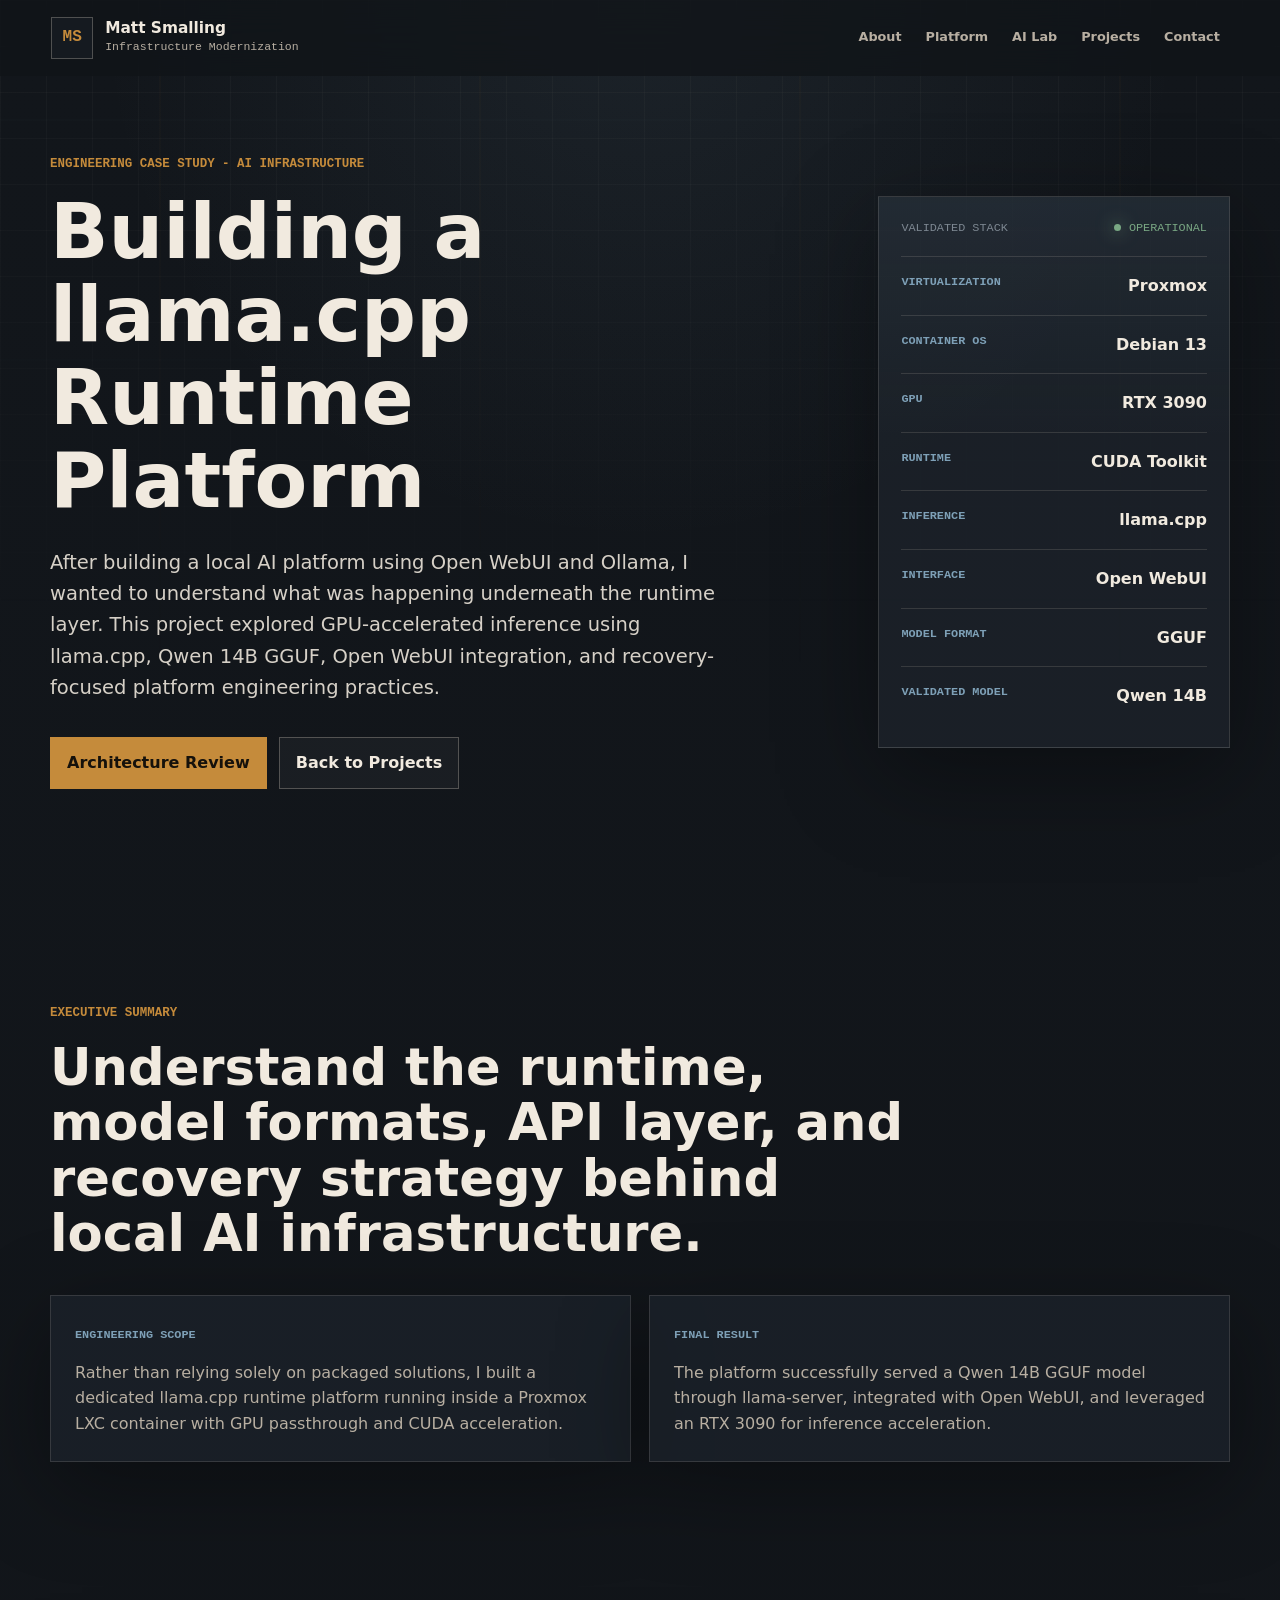
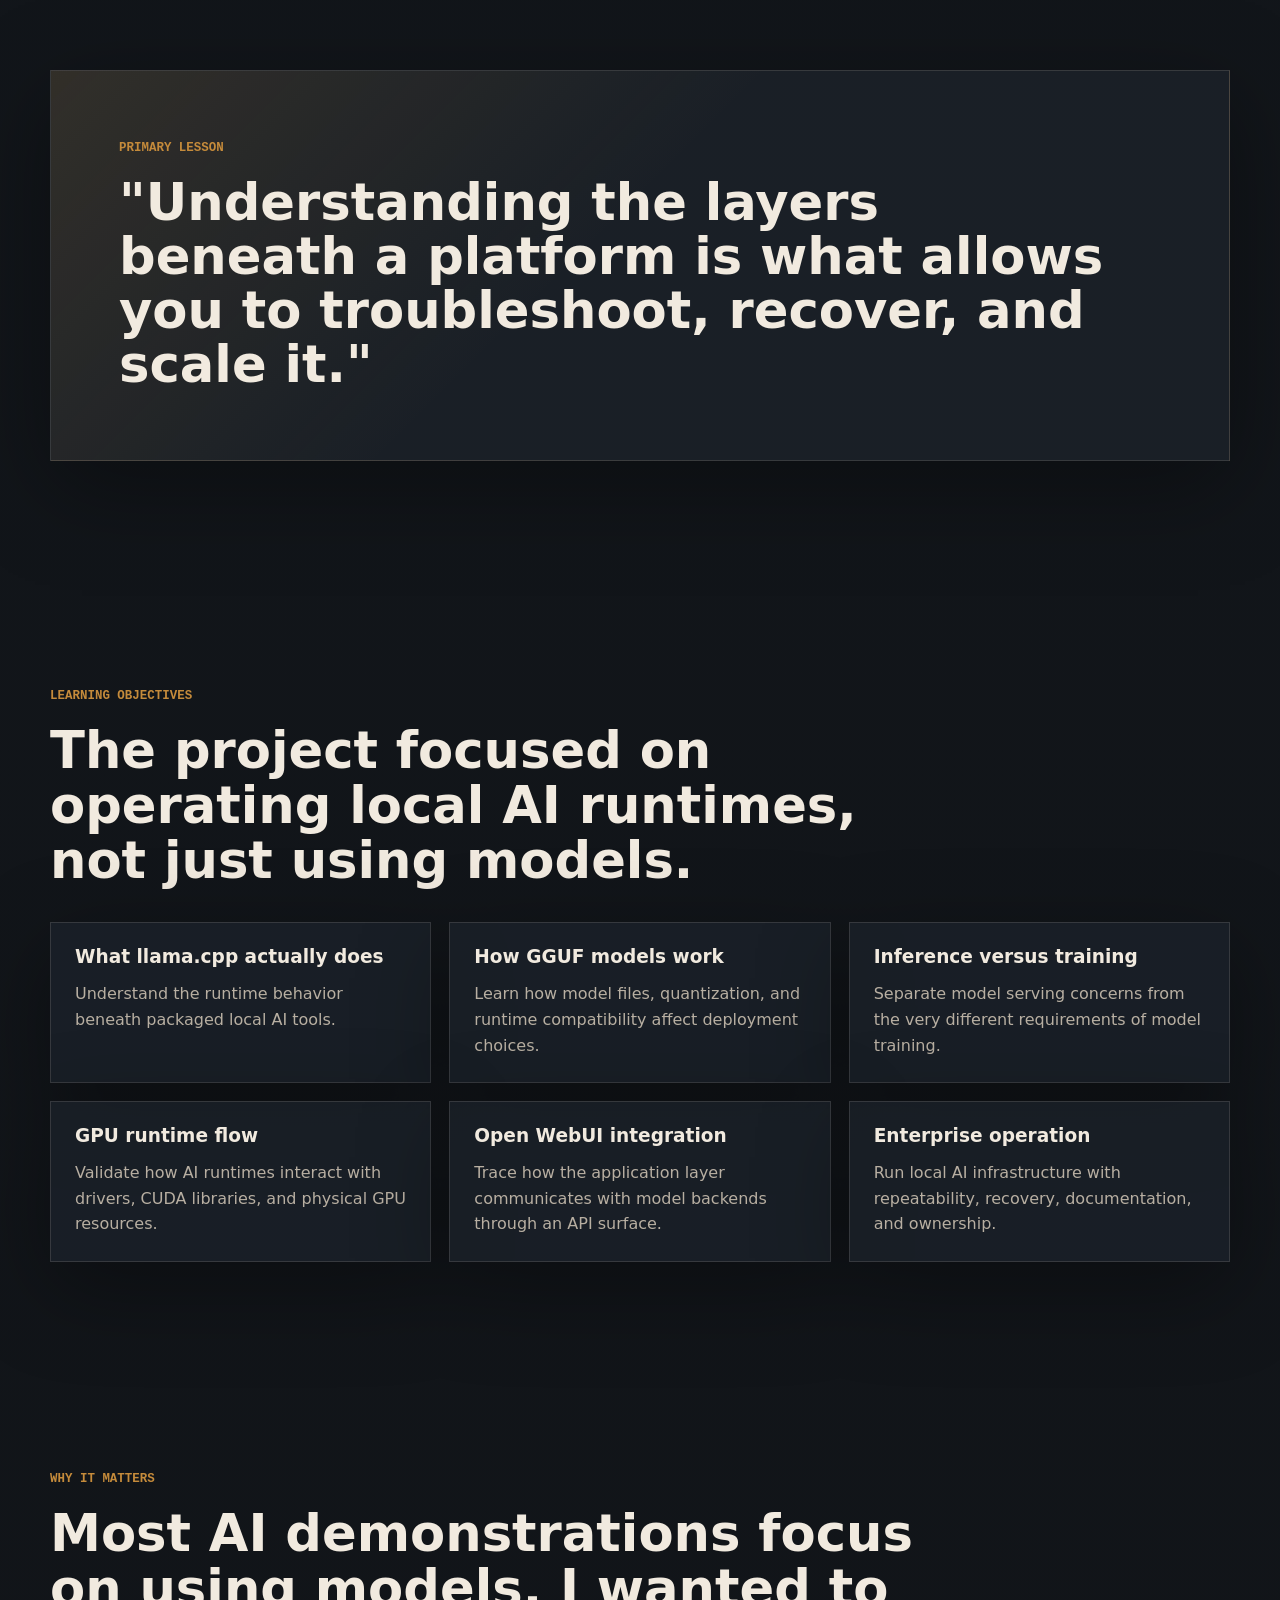
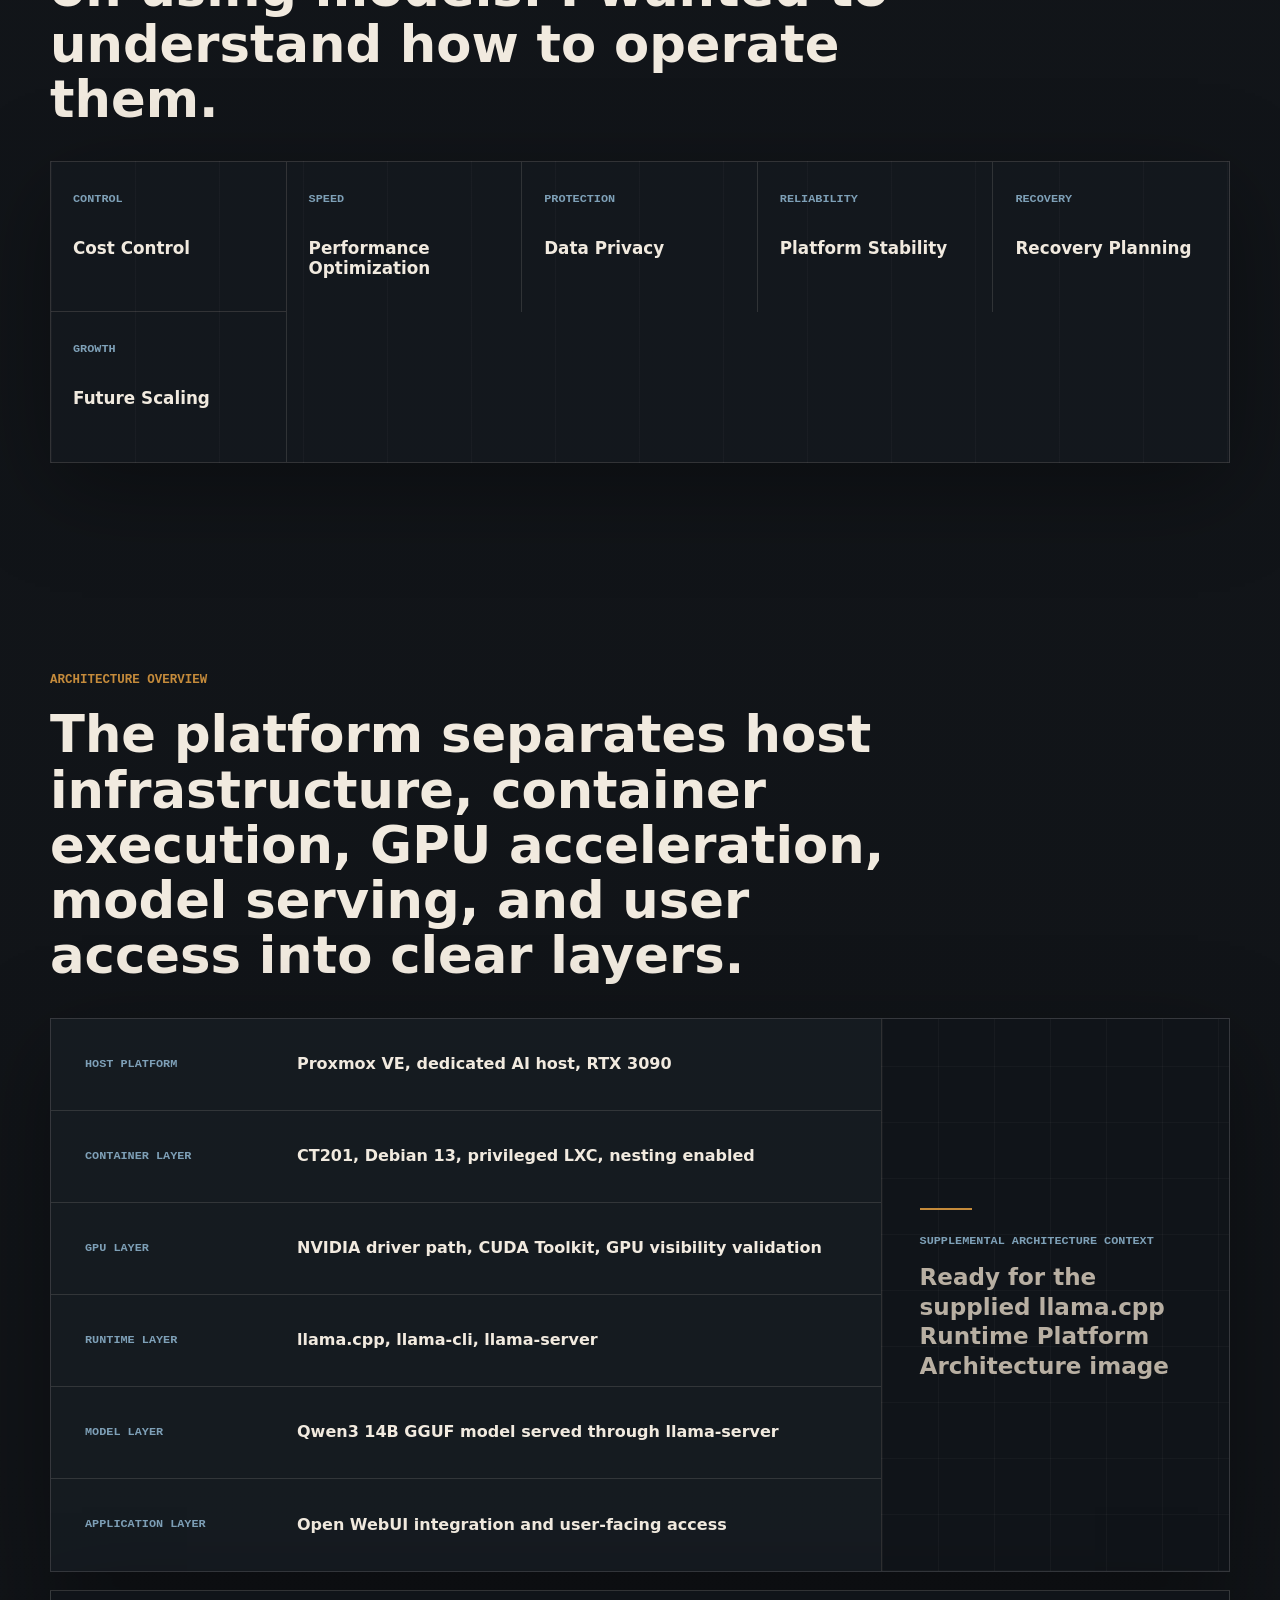
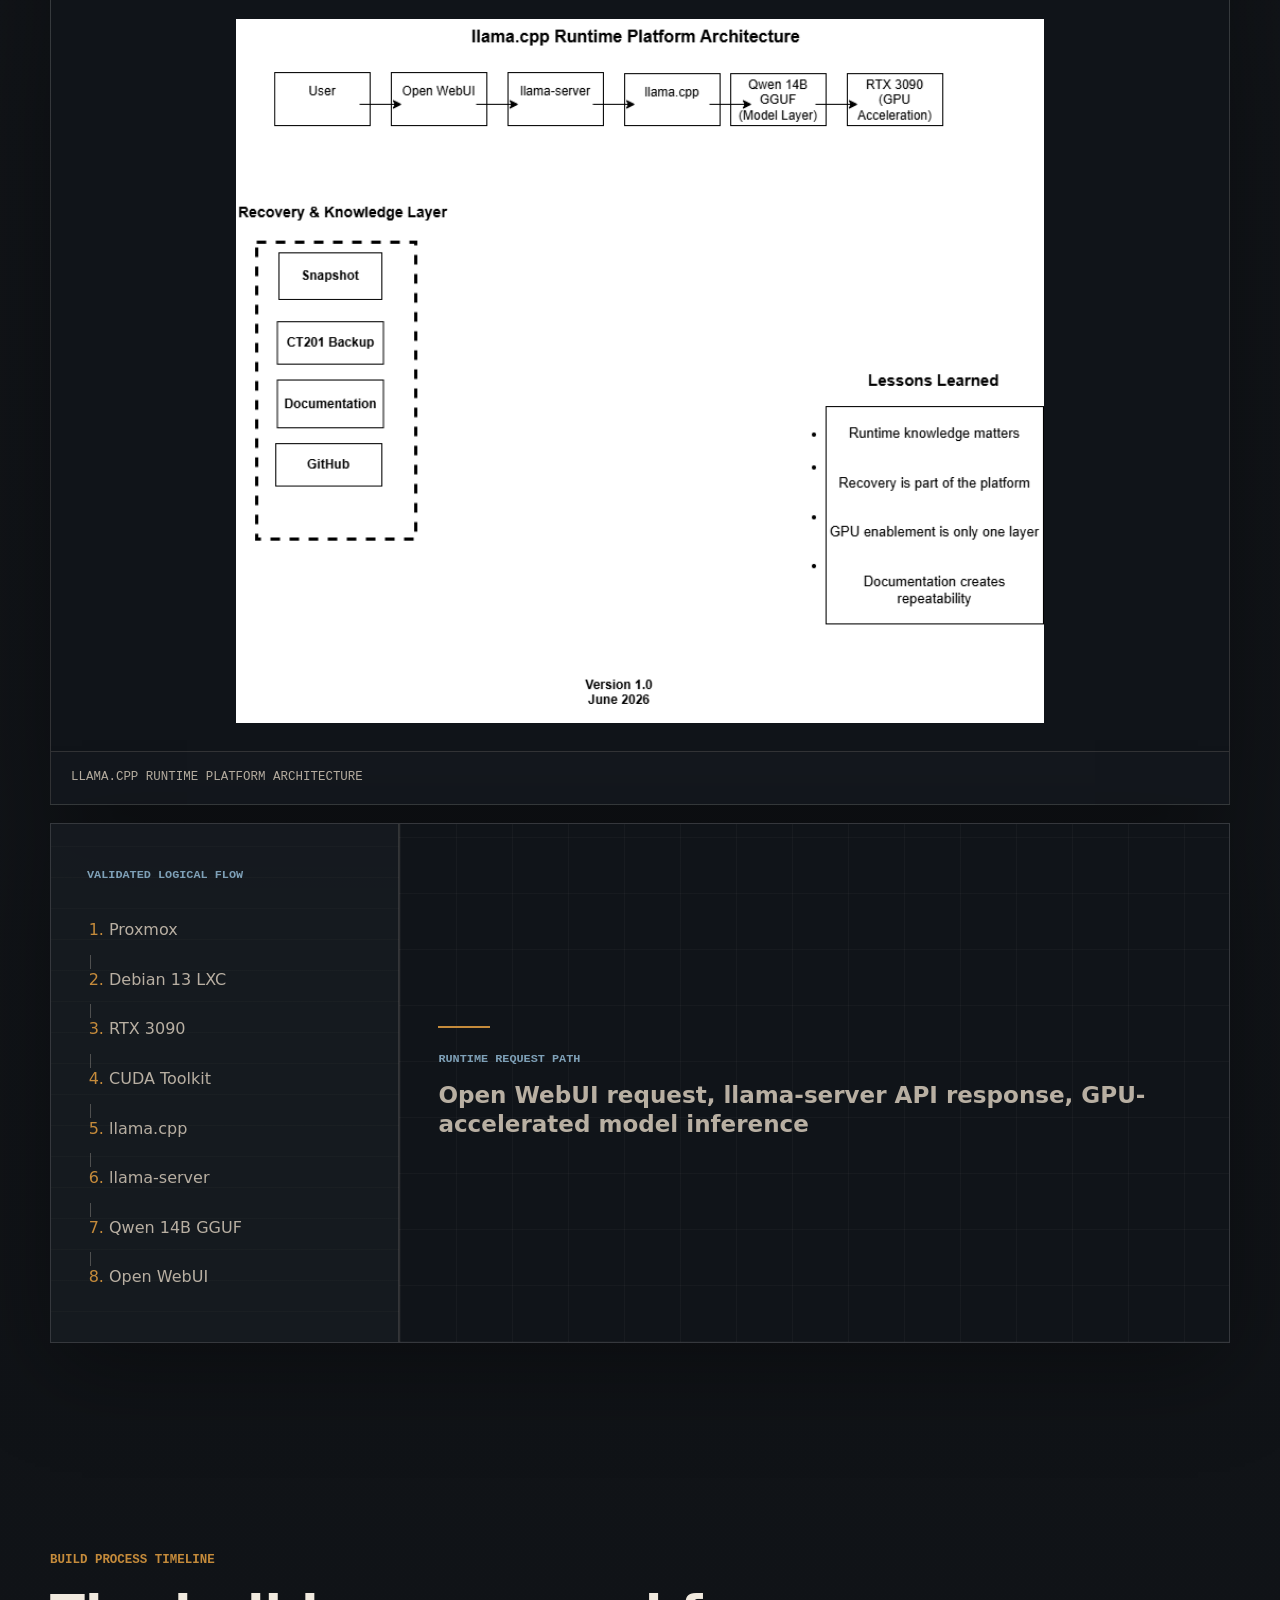
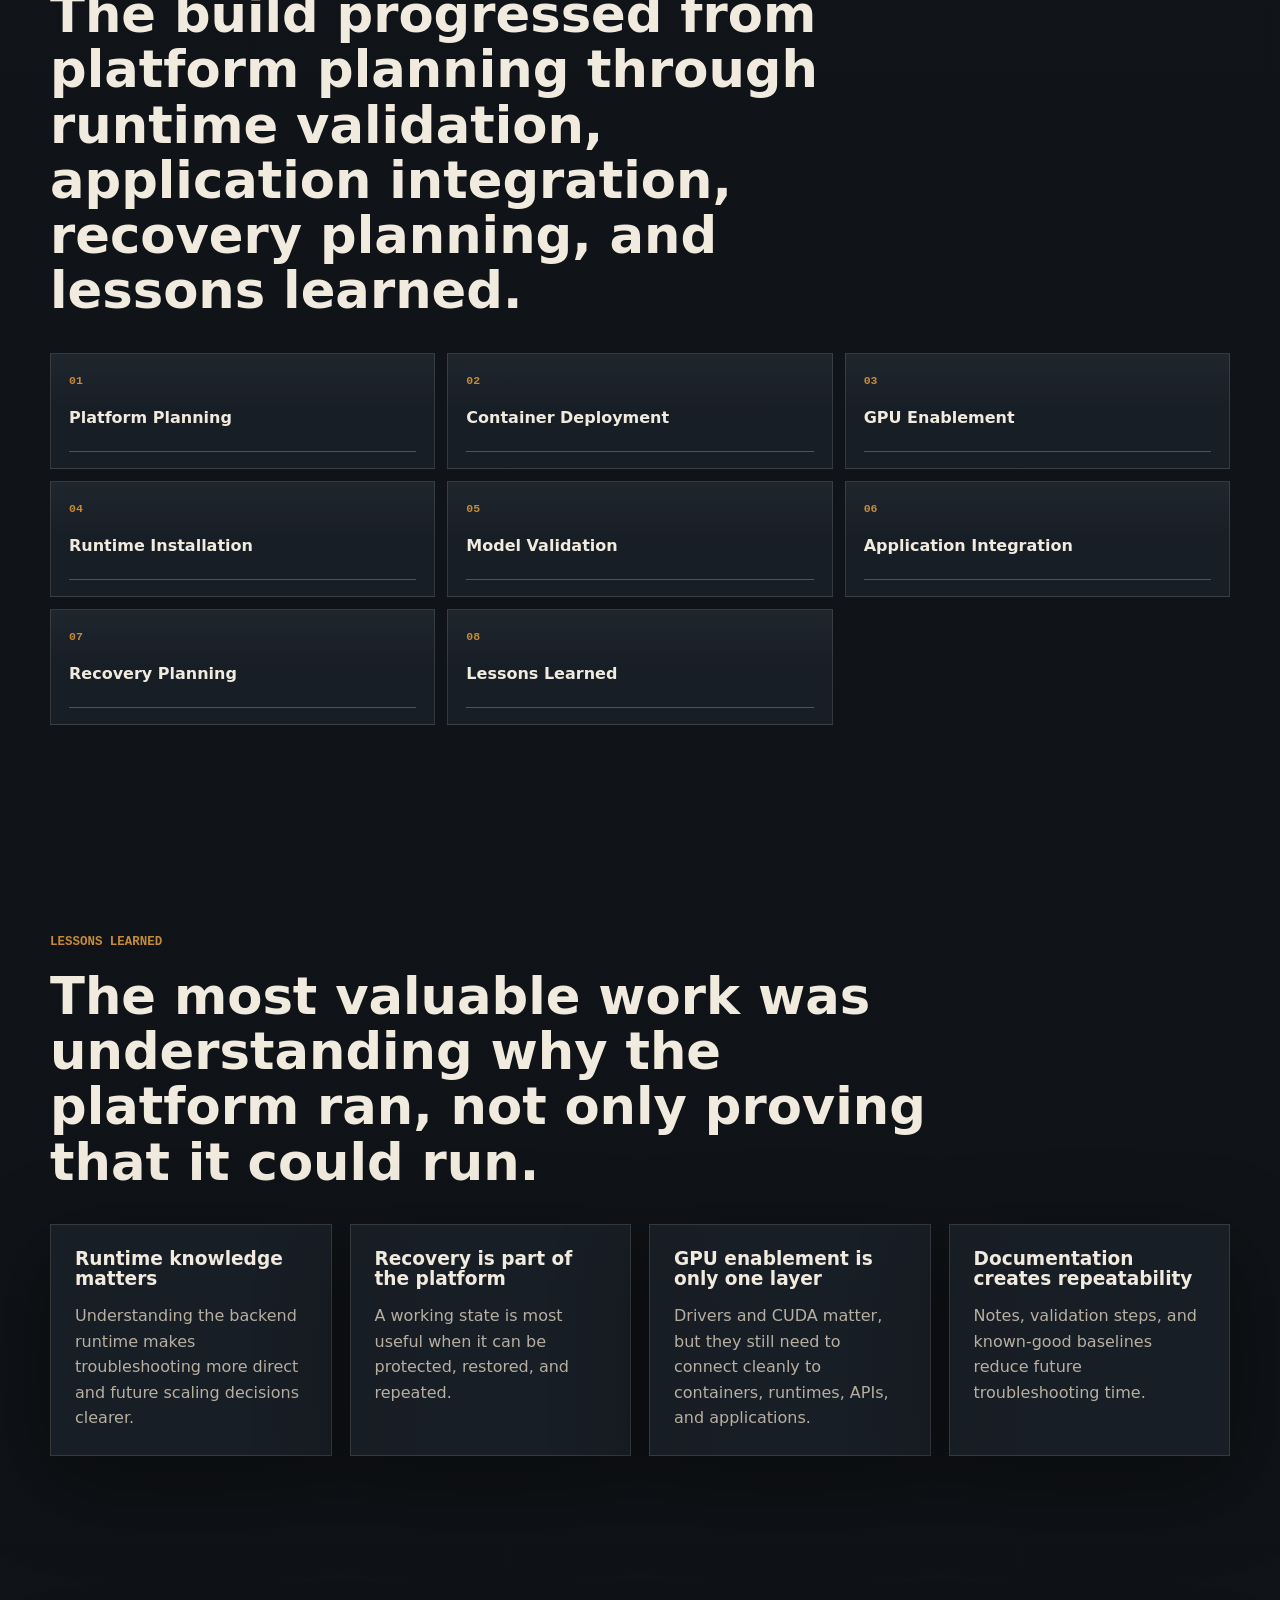
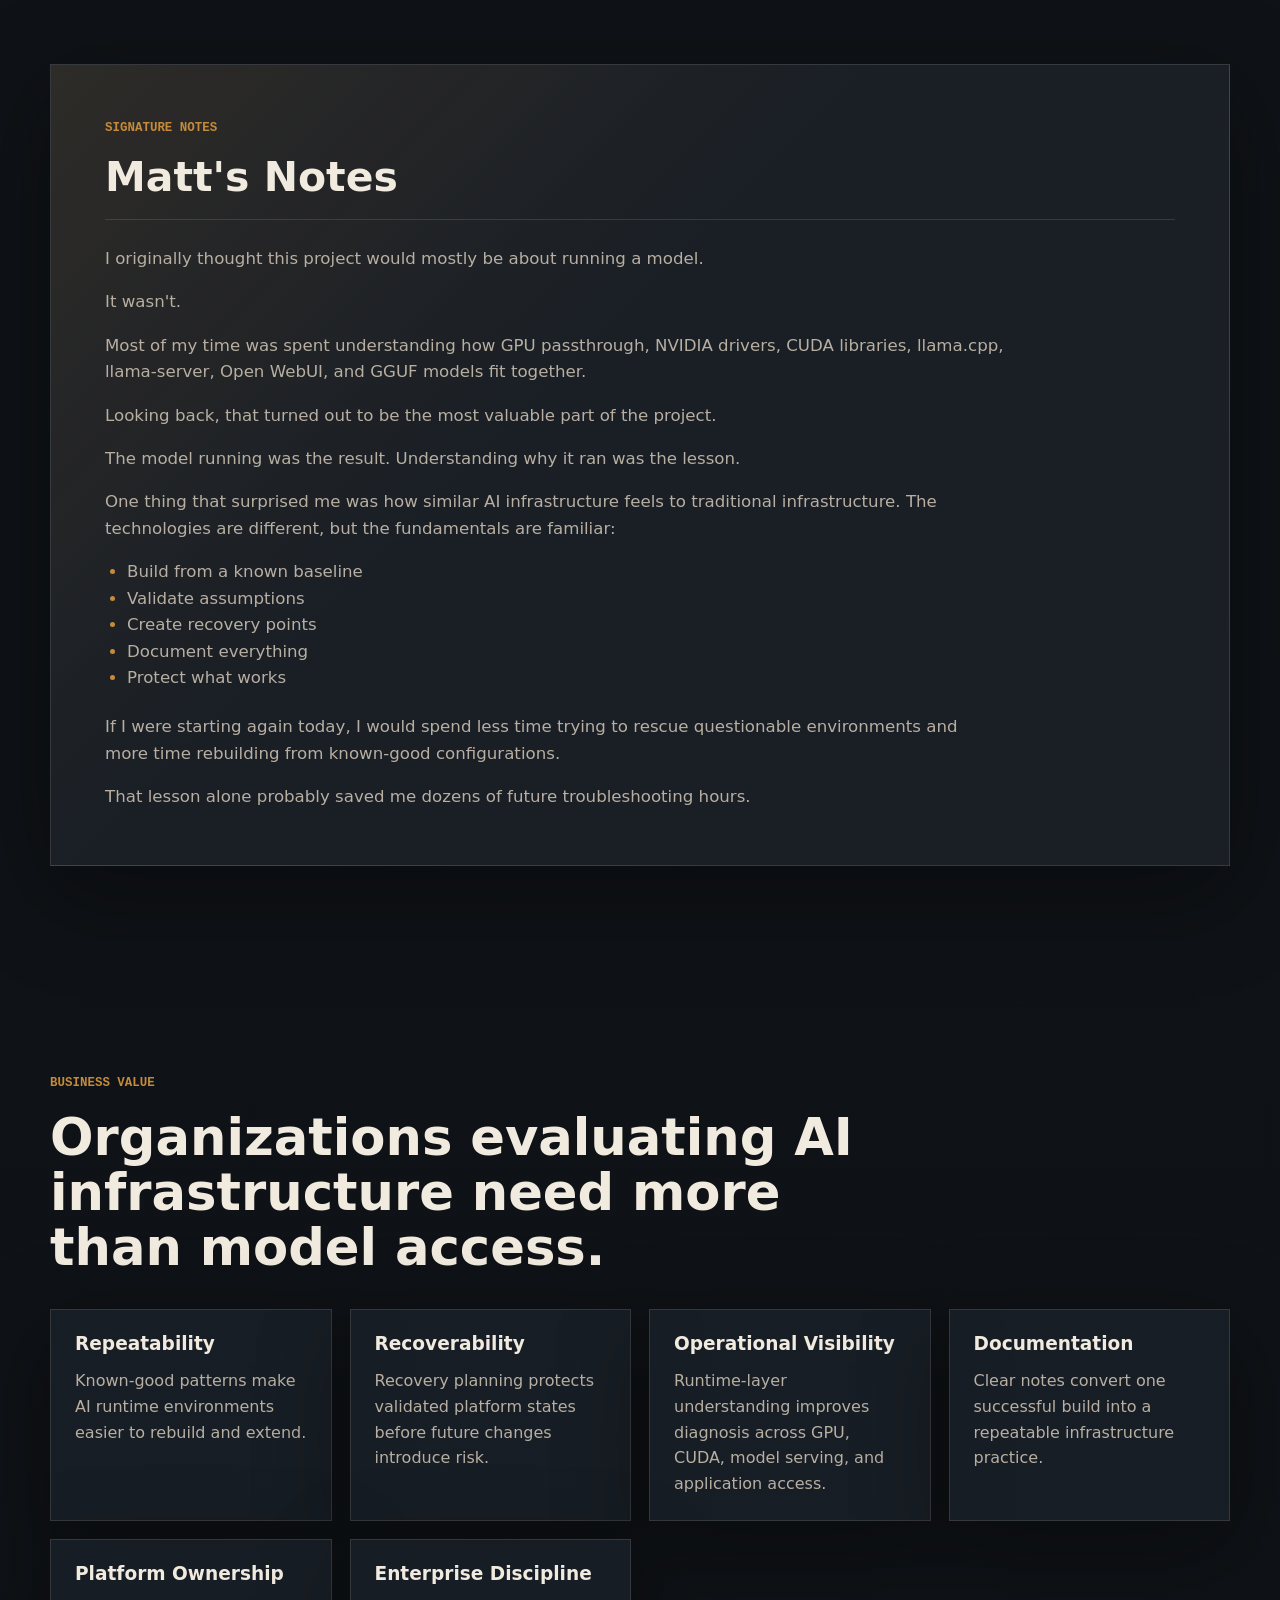
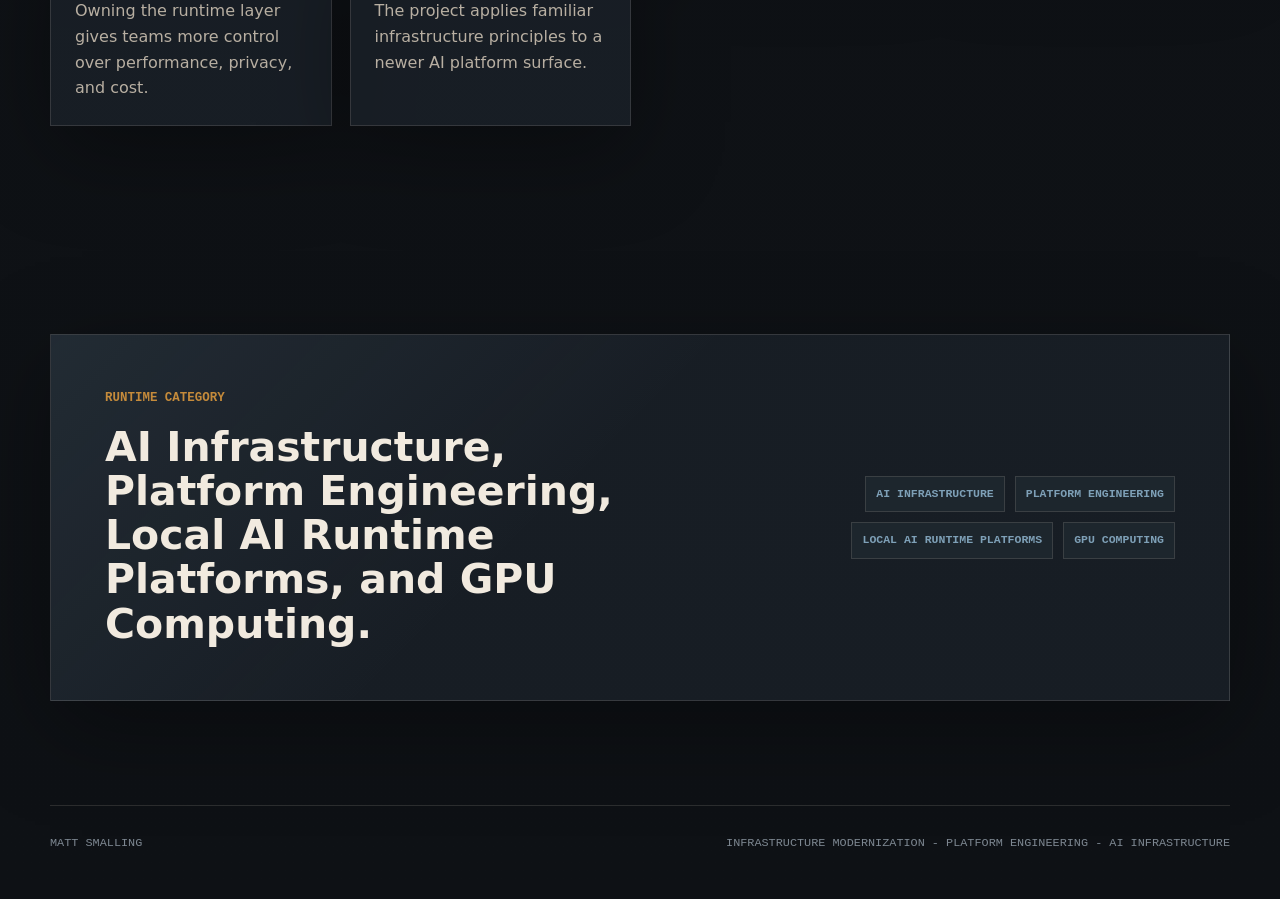
==== commit 71c1b5f3: "Portfolio v1.1 recruiter clarity improvements" ====
--- a/projects/building-llama-cpp-runtime-platform.html
+++ b/projects/building-llama-cpp-runtime-platform.html
@@ -145,8 +145,8 @@
             <article><span>Model Layer</span><strong>Qwen3 14B GGUF model served through llama-server</strong></article>
             <article><span>Application Layer</span><strong>Open WebUI integration and user-facing access</strong></article>
           </div>
-          <div class="case-diagram-slot" aria-label="Placeholder for supplied architecture diagram number 2">
-            <span>Architecture Diagram #2</span>
+          <div class="case-diagram-slot" aria-label="Supplemental architecture context">
+            <span>Supplemental Architecture Context</span>
             <strong>Ready for the supplied llama.cpp Runtime Platform Architecture image</strong>
           </div>
         </div>
--- a/src/styles.css
+++ b/src/styles.css
@@ -23,6 +23,12 @@
   box-sizing: border-box;
 }
 
+*,
+*::before,
+*::after {
+  min-width: 0;
+}
+
 html {
   scroll-behavior: smooth;
 }
@@ -42,14 +48,21 @@
   overflow: hidden;
 }
 
+body.lightbox-open {
+  overflow: hidden;
+}
+
 a {
   color: inherit;
   text-decoration: none;
+  overflow-wrap: anywhere;
+  word-break: normal;
 }
 
 img {
   display: block;
   max-width: 100%;
+  height: auto;
 }
 
 .site-grid {
@@ -180,12 +193,32 @@
 
 .hero {
   position: relative;
-  min-height: calc(100vh - var(--header-height));
-  display: grid;
-  grid-template-columns: minmax(0, 1.04fr) minmax(340px, 0.86fr);
+  width: 100%;
+  min-height: min(760px, calc(100vh - var(--header-height)));
+  display: flex;
   align-items: center;
-  gap: clamp(34px, 5vw, 72px);
-  padding-top: 72px;
+  margin: 0;
+  padding: clamp(96px, 12vw, 148px) max(20px, calc((100vw - var(--max-width)) / 2)) clamp(84px, 10vw, 126px);
+  overflow: hidden;
+  background-image:
+    linear-gradient(90deg, rgba(5, 8, 12, 0.96) 0%, rgba(5, 8, 12, 0.92) 36%, rgba(5, 8, 12, 0.62) 66%, rgba(5, 8, 12, 0.78) 100%),
+    linear-gradient(180deg, rgba(8, 13, 19, 0.32), rgba(8, 13, 19, 0.62)),
+    url("../images/hero-portfolio-banner.png");
+  background-position: 74% center;
+  background-repeat: no-repeat;
+  background-size: max(112vw, 1680px) auto;
+  border-bottom: 1px solid var(--line);
+  box-shadow: inset 0 -90px 110px rgba(17, 20, 24, 0.56);
+}
+
+.hero::before {
+  content: "";
+  position: absolute;
+  inset: 0;
+  background:
+    linear-gradient(90deg, rgba(5, 8, 12, 0.38), rgba(5, 8, 12, 0) 58%),
+    radial-gradient(circle at 18% 42%, rgba(126, 160, 183, 0.16), transparent 28rem);
+  pointer-events: none;
 }
 
 .hero::after {
@@ -198,6 +231,12 @@
   font-size: 0.76rem;
 }
 
+.hero-copy {
+  position: relative;
+  z-index: 1;
+  width: min(100%, 650px);
+}
+
 .eyebrow {
   margin: 0 0 16px;
   color: var(--amber);
@@ -213,6 +252,8 @@
 h3,
 p {
   margin-top: 0;
+  overflow-wrap: anywhere;
+  word-break: normal;
 }
 
 h1,
@@ -242,8 +283,36 @@
 
 .hero-lede {
   max-width: 690px;
-  color: var(--muted);
+  color: rgba(241, 234, 223, 0.88);
   font-size: clamp(1.03rem, 1.6vw, 1.22rem);
+}
+
+.hero h1 {
+  margin-bottom: 16px;
+  font-size: clamp(3rem, 5.2vw, 5.1rem);
+  text-shadow: 0 12px 42px rgba(0, 0, 0, 0.62);
+}
+
+.hero-subtitle {
+  max-width: 620px;
+  margin-bottom: 16px;
+  color: #dbeeff;
+  font-size: clamp(1.35rem, 2.5vw, 2.35rem);
+  font-weight: 800;
+  line-height: 1.14;
+  text-shadow: 0 10px 34px rgba(0, 0, 0, 0.7);
+}
+
+.role-positioning {
+  max-width: 720px;
+  margin-bottom: 24px;
+  color: var(--amber);
+  font-family: var(--font-mono);
+  font-size: clamp(0.86rem, 1.25vw, 1rem);
+  font-weight: 700;
+  line-height: 1.5;
+  text-transform: uppercase;
+  text-shadow: 0 8px 26px rgba(0, 0, 0, 0.62);
 }
 
 .hero-actions,
@@ -256,6 +325,7 @@
 
 .button {
   min-height: 46px;
+  max-width: 100%;
   display: inline-flex;
   align-items: center;
   justify-content: center;
@@ -306,6 +376,7 @@
   display: flex;
   align-items: center;
   justify-content: space-between;
+  flex-wrap: wrap;
   gap: 16px;
   color: var(--dim);
   font-family: var(--font-mono);
@@ -330,6 +401,8 @@
 
 .operations-panel img {
   width: 100%;
+  max-width: 100%;
+  height: auto;
   margin: 24px 0;
   border: 1px solid var(--line);
   background: rgba(12, 15, 19, 0.62);
@@ -337,7 +410,7 @@
 
 .panel-metrics {
   display: grid;
-  grid-template-columns: repeat(3, 1fr);
+  grid-template-columns: repeat(3, minmax(0, 1fr));
   border-top: 1px solid var(--line);
 }
 
@@ -358,6 +431,8 @@
   font-family: var(--font-mono);
   font-size: 0.72rem;
   text-transform: uppercase;
+  overflow-wrap: anywhere;
+  word-break: normal;
 }
 
 .panel-metrics strong,
@@ -367,6 +442,8 @@
   margin-top: 4px;
   color: var(--text);
   font-size: 0.94rem;
+  overflow-wrap: anywhere;
+  word-break: normal;
 }
 
 .section-heading {
@@ -414,6 +491,8 @@
   font-size: 0.78rem;
   font-weight: 700;
   text-transform: uppercase;
+  overflow-wrap: anywhere;
+  word-break: normal;
 }
 
 .mission-kicker strong {
@@ -524,6 +603,8 @@
   font-size: 0.74rem;
   font-weight: 700;
   text-transform: uppercase;
+  overflow-wrap: anywhere;
+  word-break: normal;
 }
 
 .stack-ledger strong {
@@ -531,6 +612,8 @@
   margin-top: 6px;
   color: var(--text);
   font-size: 0.98rem;
+  overflow-wrap: anywhere;
+  word-break: normal;
 }
 
 .placement-board {
@@ -539,6 +622,84 @@
   background:
     repeating-linear-gradient(90deg, rgba(241, 234, 223, 0.035) 0 1px, transparent 1px 82px),
     rgba(20, 25, 31, 0.84);
+}
+
+.mentorship-intro,
+.learning-tracks-panel,
+.mentorship-notes {
+  border: 1px solid var(--line);
+  background: rgba(29, 35, 43, 0.72);
+  box-shadow: var(--shadow);
+}
+
+.mentorship-intro {
+  max-width: 940px;
+  padding: clamp(24px, 4vw, 38px);
+  background:
+    linear-gradient(135deg, rgba(126, 160, 183, 0.09), transparent 44%),
+    rgba(29, 35, 43, 0.72);
+}
+
+.mentorship-intro p {
+  color: var(--muted);
+  font-size: 1.04rem;
+}
+
+.mentorship-intro p:last-child {
+  margin-bottom: 0;
+}
+
+.mentorship-grid {
+  margin-top: 18px;
+}
+
+.learning-tracks-panel {
+  margin-top: 18px;
+  padding: clamp(22px, 4vw, 34px);
+  background:
+    repeating-linear-gradient(90deg, rgba(241, 234, 223, 0.035) 0 1px, transparent 1px 82px),
+    rgba(20, 25, 31, 0.84);
+}
+
+.learning-track-list {
+  display: flex;
+  flex-wrap: wrap;
+  gap: 10px;
+  margin: 18px 0 0;
+  padding: 0;
+  list-style: none;
+}
+
+.learning-track-list li {
+  border: 1px solid var(--line);
+  color: var(--steel);
+  font-family: var(--font-mono);
+  font-size: 0.72rem;
+  font-weight: 700;
+  text-transform: uppercase;
+  background: rgba(126, 160, 183, 0.06);
+  overflow-wrap: anywhere;
+  word-break: normal;
+}
+
+.learning-track-list a {
+  display: block;
+  padding: 8px 10px;
+  transition: color 160ms ease, background 160ms ease;
+}
+
+.learning-track-list a:hover,
+.learning-track-list a:focus-visible {
+  background: rgba(255, 255, 255, 0.035);
+  color: var(--text);
+}
+
+.mentorship-notes {
+  margin-top: 18px;
+  padding: clamp(28px, 5vw, 54px);
+  background:
+    linear-gradient(135deg, rgba(197, 139, 59, 0.12), transparent 42%),
+    rgba(29, 35, 43, 0.78);
 }
 
 .placement-intro {
@@ -561,7 +722,7 @@
 
 .placement-grid {
   display: grid;
-  grid-template-columns: repeat(3, 1fr);
+  grid-template-columns: repeat(3, minmax(0, 1fr));
   gap: 14px;
   margin-top: 18px;
 }
@@ -636,14 +797,59 @@
 .capability-grid,
 .project-grid {
   display: grid;
-  grid-template-columns: repeat(3, 1fr);
+  grid-template-columns: repeat(3, minmax(0, 1fr));
   gap: 18px;
+}
+
+.project-grid {
+  grid-template-columns: repeat(2, minmax(0, 1fr));
+  align-items: stretch;
+}
+
+.snapshot-grid {
+  display: grid;
+  grid-template-columns: repeat(7, minmax(0, 1fr));
+  gap: 10px;
+}
+
+.snapshot-card {
+  min-height: 190px;
+  border: 1px solid var(--line);
+  padding: 18px;
+  background:
+    linear-gradient(180deg, rgba(197, 139, 59, 0.055), transparent 44%),
+    rgba(29, 35, 43, 0.72);
+}
+
+.snapshot-card span {
+  display: block;
+  color: var(--steel);
+  font-family: var(--font-mono);
+  font-size: 0.72rem;
+  font-weight: 700;
+}
+
+.snapshot-card p {
+  margin: 36px 0 0;
+  color: var(--text);
+  font-size: 0.96rem;
+  font-weight: 700;
+  line-height: 1.28;
+}
+
+.secondary-project-grid {
+  margin-top: 18px;
+}
+
+.secondary-project-grid .project-card {
+  min-height: 220px;
+  background: rgba(29, 35, 43, 0.48);
 }
 
 .career-track {
   position: relative;
   display: grid;
-  grid-template-columns: repeat(4, 1fr);
+  grid-template-columns: repeat(4, minmax(0, 1fr));
   gap: 16px;
 }
 
@@ -691,6 +897,8 @@
   font-size: 0.76rem;
   font-weight: 700;
   text-transform: uppercase;
+  overflow-wrap: anywhere;
+  word-break: normal;
 }
 
 .career-step p,
@@ -714,7 +922,7 @@
   min-height: 260px;
   padding: 24px;
   position: relative;
-  overflow: hidden;
+  overflow: visible;
 }
 
 .capability-card::before,
@@ -765,6 +973,8 @@
   font-family: var(--font-mono);
   font-size: 0.78rem;
   text-transform: uppercase;
+  overflow-wrap: anywhere;
+  word-break: normal;
 }
 
 .map-node strong {
@@ -794,7 +1004,7 @@
 
 .initiative-grid {
   display: grid;
-  grid-template-columns: repeat(4, 1fr);
+  grid-template-columns: repeat(4, minmax(0, 1fr));
   gap: 14px;
 }
 
@@ -838,7 +1048,7 @@
 
 .learning-grid {
   display: grid;
-  grid-template-columns: repeat(3, 1fr);
+  grid-template-columns: repeat(3, minmax(0, 1fr));
 }
 
 .learning-grid article {
@@ -877,6 +1087,8 @@
   font-size: 0.74rem;
   font-weight: 700;
   text-transform: uppercase;
+  overflow-wrap: anywhere;
+  word-break: normal;
 }
 
 .learning-grid h3 {
@@ -889,7 +1101,7 @@
 
 .status-console {
   display: grid;
-  grid-template-columns: repeat(2, 1fr);
+  grid-template-columns: repeat(2, minmax(0, 1fr));
   overflow: hidden;
   background:
     linear-gradient(135deg, rgba(126, 160, 183, 0.09), transparent 44%),
@@ -975,6 +1187,7 @@
 .lab-command img,
 .architecture-card img {
   width: 100%;
+  max-width: 100%;
   height: 100%;
   object-fit: contain;
   border-left: 1px solid var(--line);
@@ -1046,7 +1259,7 @@
 
 .lab-focus-grid {
   display: grid;
-  grid-template-columns: repeat(4, 1fr);
+  grid-template-columns: repeat(4, minmax(0, 1fr));
   gap: 14px;
   margin-top: 22px;
 }
@@ -1069,16 +1282,18 @@
 .project-card {
   display: flex;
   flex-direction: column;
+  height: 100%;
 }
 
 .project-meta {
   justify-content: flex-start;
   flex-wrap: wrap;
-  margin-bottom: 42px;
+  margin-bottom: 32px;
 }
 
 .project-card a {
-  width: max-content;
+  width: fit-content;
+  max-width: 100%;
   margin-top: auto;
   border-bottom: 1px solid var(--amber);
   color: var(--amber);
@@ -1103,6 +1318,8 @@
   font-weight: 700;
   text-transform: uppercase;
   background: rgba(126, 160, 183, 0.06);
+  overflow-wrap: anywhere;
+  word-break: normal;
 }
 
 .case-hero {
@@ -1170,12 +1387,16 @@
   font-size: 0.74rem;
   font-weight: 700;
   text-transform: uppercase;
+  overflow-wrap: anywhere;
+  word-break: normal;
 }
 
 .case-spec-panel li strong,
 .case-resolution li strong {
   color: var(--text);
   text-align: right;
+  overflow-wrap: anywhere;
+  word-break: normal;
 }
 
 .case-summary-grid,
@@ -1184,14 +1405,20 @@
 .case-decision-grid,
 .case-lesson-grid {
   display: grid;
-  grid-template-columns: repeat(2, 1fr);
+  grid-template-columns: repeat(2, minmax(0, 1fr));
   gap: 18px;
 }
 
 .case-detail-grid,
 .case-value-grid,
 .case-decision-grid {
-  grid-template-columns: repeat(3, 1fr);
+  grid-template-columns: repeat(3, minmax(0, 1fr));
+}
+
+.case-implementation-grid {
+  display: grid;
+  grid-template-columns: repeat(2, minmax(0, 1fr));
+  gap: 18px;
 }
 
 .case-summary,
@@ -1210,6 +1437,28 @@
   color: var(--muted);
 }
 
+.case-implementation-note {
+  align-content: start;
+}
+
+.case-code-block {
+  max-width: 100%;
+  margin: 18px 0 0;
+  overflow-x: auto;
+  border: 1px solid var(--line);
+  padding: 16px;
+  background: rgba(12, 15, 19, 0.82);
+  color: var(--text);
+  font-family: var(--font-mono);
+  font-size: 0.78rem;
+  line-height: 1.55;
+  white-space: pre;
+}
+
+.case-code-block code {
+  font: inherit;
+}
+
 .case-architecture {
   display: grid;
   grid-template-columns: minmax(0, 1fr) minmax(300px, 0.42fr);
@@ -1284,6 +1533,7 @@
 .case-figure img {
   width: 100%;
   height: auto;
+  max-width: 100%;
   max-height: 760px;
   object-fit: contain;
   padding: clamp(14px, 3vw, 28px);
@@ -1355,6 +1605,228 @@
   text-align: left;
 }
 
+.case-table-panel {
+  border: 1px solid var(--line);
+  overflow-x: auto;
+  background:
+    linear-gradient(180deg, rgba(126, 160, 183, 0.06), transparent 42%),
+    rgba(20, 25, 31, 0.86);
+  box-shadow: var(--shadow);
+}
+
+.benchmark-table-caption {
+  max-width: 860px;
+  margin: -12px 0 18px;
+  color: var(--muted);
+}
+
+.case-benchmark-table {
+  width: 100%;
+  min-width: 880px;
+  border-collapse: collapse;
+}
+
+.model-comparison-panel {
+  margin-top: 18px;
+}
+
+.model-comparison-table {
+  min-width: 680px;
+}
+
+.case-benchmark-table th,
+.case-benchmark-table td {
+  padding: 15px 16px;
+  border-bottom: 1px solid var(--line);
+  color: var(--muted);
+  font-size: 0.92rem;
+  text-align: right;
+  vertical-align: top;
+}
+
+.case-benchmark-table th {
+  color: var(--steel);
+  font-family: var(--font-mono);
+  font-size: 0.72rem;
+  font-weight: 700;
+  text-transform: uppercase;
+}
+
+.case-benchmark-table th:first-child,
+.case-benchmark-table td:first-child,
+.case-benchmark-table tbody th {
+  text-align: left;
+}
+
+.case-benchmark-table tbody th {
+  color: var(--text);
+  font-family: var(--font-sans);
+  font-size: 0.96rem;
+  text-transform: none;
+}
+
+.case-benchmark-table tr:last-child th,
+.case-benchmark-table tr:last-child td {
+  border-bottom: 0;
+}
+
+.case-metric-list {
+  margin: 18px 0 0;
+  padding: 0;
+  list-style: none;
+}
+
+.case-metric-list li {
+  display: grid;
+  grid-template-columns: minmax(120px, 0.72fr) minmax(0, 1fr);
+  gap: 14px;
+  padding: 12px 0;
+  border-top: 1px solid var(--line);
+}
+
+.case-metric-list span {
+  color: var(--dim);
+  font-family: var(--font-mono);
+  font-size: 0.72rem;
+  text-transform: uppercase;
+}
+
+.case-metric-list strong {
+  color: var(--text);
+  font-size: 0.94rem;
+}
+
+.benchmark-grid {
+  margin-top: 18px;
+}
+
+.benchmark-subheading {
+  margin-top: 34px;
+}
+
+.benchmark-callout {
+  margin-top: 18px;
+}
+
+.benchmark-callout h2 {
+  font-size: clamp(1.55rem, 2.6vw, 2.35rem);
+}
+
+.benchmark-callout p:last-child {
+  margin-bottom: 0;
+}
+
+.case-screenshot-placeholders {
+  display: grid;
+  grid-template-columns: repeat(3, minmax(0, 1fr));
+  gap: 18px;
+  margin-top: 18px;
+}
+
+.case-benchmark-evidence {
+  display: grid;
+  gap: 18px;
+  margin-top: 18px;
+}
+
+.case-evidence-group {
+  border: 1px solid var(--line);
+  padding: 20px;
+  background:
+    linear-gradient(180deg, rgba(126, 160, 183, 0.06), transparent 42%),
+    rgba(20, 25, 31, 0.72);
+}
+
+.case-evidence-group .project-meta {
+  margin-bottom: 0;
+}
+
+.case-evidence-group p {
+  margin: 16px 0 0;
+  color: var(--muted);
+}
+
+.case-screenshot-card {
+  margin: 0;
+  border: 1px solid var(--line);
+  overflow: hidden;
+  background:
+    linear-gradient(180deg, rgba(126, 160, 183, 0.06), transparent 42%),
+    rgba(20, 25, 31, 0.86);
+}
+
+.case-screenshot-trigger {
+  width: 100%;
+  display: block;
+  border: 0;
+  padding: 0;
+  background: transparent;
+  color: inherit;
+  cursor: zoom-in;
+}
+
+.case-screenshot-trigger:focus-visible {
+  outline: 2px solid var(--amber);
+  outline-offset: -2px;
+}
+
+.case-screenshot-card img {
+  width: 100%;
+  height: auto;
+  max-height: 360px;
+  object-fit: contain;
+  background: #101419;
+}
+
+.case-screenshot-card figcaption {
+  margin: 0;
+  padding: 14px 16px;
+  border-top: 1px solid var(--line);
+  color: var(--muted);
+  font-family: var(--font-mono);
+  font-size: 0.74rem;
+  font-weight: 700;
+  text-transform: uppercase;
+}
+
+.image-lightbox {
+  position: fixed;
+  inset: 0;
+  z-index: 100;
+  display: grid;
+  place-items: center;
+  padding: clamp(18px, 4vw, 48px);
+  background: rgba(6, 8, 11, 0.88);
+  backdrop-filter: blur(12px);
+}
+
+.image-lightbox[hidden] {
+  display: none;
+}
+
+.image-lightbox img {
+  max-width: min(100%, 1400px);
+  max-height: 86vh;
+  border: 1px solid var(--line-strong);
+  background: #101419;
+  box-shadow: var(--shadow);
+}
+
+.image-lightbox-close {
+  position: fixed;
+  top: 18px;
+  right: 18px;
+  border: 1px solid var(--line-strong);
+  padding: 10px 12px;
+  background: rgba(17, 20, 24, 0.92);
+  color: var(--text);
+  font-family: var(--font-mono);
+  font-size: 0.74rem;
+  font-weight: 700;
+  text-transform: uppercase;
+  cursor: pointer;
+}
+
 .case-next {
   display: grid;
   grid-template-columns: 1fr auto;
@@ -1372,7 +1844,7 @@
 
 .case-timeline {
   display: grid;
-  grid-template-columns: repeat(3, 1fr);
+  grid-template-columns: repeat(3, minmax(0, 1fr));
   gap: 12px;
   margin: 0;
   padding: 0;
@@ -1431,7 +1903,7 @@
 
 .case-investigation {
   display: grid;
-  grid-template-columns: repeat(5, 1fr);
+  grid-template-columns: repeat(5, minmax(0, 1fr));
   overflow: hidden;
   background:
     linear-gradient(90deg, rgba(197, 139, 59, 0.08), transparent 42%),
@@ -1454,7 +1926,7 @@
 
 .case-outcome-dashboard {
   display: grid;
-  grid-template-columns: repeat(5, 1fr);
+  grid-template-columns: repeat(5, minmax(0, 1fr));
   overflow: hidden;
   background:
     repeating-linear-gradient(90deg, rgba(241, 234, 223, 0.03) 0 1px, transparent 1px 84px),
@@ -1548,11 +2020,11 @@
 }
 
 .case-lesson-grid {
-  grid-template-columns: repeat(4, 1fr);
+  grid-template-columns: repeat(4, minmax(0, 1fr));
 }
 
 .case-value-grid.enterprise {
-  grid-template-columns: repeat(4, 1fr);
+  grid-template-columns: repeat(4, minmax(0, 1fr));
 }
 
 .case-roadmap {
@@ -1575,11 +2047,13 @@
   font-weight: 700;
   text-transform: uppercase;
   background: rgba(126, 160, 183, 0.06);
+  overflow-wrap: anywhere;
+  word-break: normal;
 }
 
 .architecture-gallery {
   display: grid;
-  grid-template-columns: repeat(2, 1fr);
+  grid-template-columns: repeat(2, minmax(0, 1fr));
   gap: 18px;
   margin-top: 18px;
 }
@@ -1595,7 +2069,8 @@
 }
 
 .architecture-card img {
-  min-height: 290px;
+  min-height: 0;
+  height: auto;
   border-left: 0;
 }
 
@@ -1618,7 +2093,7 @@
 .timeline li::before {
   content: "";
   position: absolute;
-  left: 110px;
+  left: 208px;
   top: 0;
   bottom: 0;
   width: 1px;
@@ -1626,10 +2101,17 @@
 }
 
 .timeline span {
+  grid-column: 1;
+  grid-row: 1 / span 2;
   color: var(--steel);
   font-family: var(--font-mono);
   font-size: 0.78rem;
   text-transform: uppercase;
+}
+
+.timeline h3,
+.timeline p {
+  grid-column: 2;
 }
 
 .contact-panel {
@@ -1693,7 +2175,11 @@
   }
 
   .hero {
-    min-height: auto;
+    min-height: 640px;
+    padding-right: 24px;
+    padding-left: 24px;
+    background-position: 76% center;
+    background-size: max(142vw, 1500px) auto;
   }
 
   .mission-banner {
@@ -1728,10 +2214,12 @@
   }
 
   .capability-grid,
+  .snapshot-grid,
   .case-summary-grid,
   .case-detail-grid,
   .case-value-grid,
   .case-decision-grid,
+  .case-implementation-grid,
   .case-architecture,
   .case-flow-panel,
   .case-next,
@@ -1746,10 +2234,12 @@
   }
 
   .case-timeline,
+  .snapshot-grid,
   .case-investigation,
   .case-outcome-dashboard,
   .case-lesson-grid,
-  .case-value-grid.enterprise {
+  .case-value-grid.enterprise,
+  .case-screenshot-placeholders {
     grid-template-columns: repeat(2, 1fr);
   }
 
@@ -1818,6 +2308,15 @@
     max-width: none;
   }
 
+  .timeline li {
+    grid-template-columns: 140px 1fr;
+    gap: 24px;
+  }
+
+  .timeline li::before {
+    left: 176px;
+  }
+
   .placement-intro,
   .ai-placement-note {
     align-items: start;
@@ -1833,7 +2332,7 @@
   }
 }
 
-@media (max-width: 820px) {
+@media (max-width: 1100px) {
   .nav-toggle {
     display: block;
   }
@@ -1883,11 +2382,33 @@
   }
 
   .hero {
-    padding-top: 46px;
+    width: 100%;
+    min-height: 590px;
+    padding: 82px 18px 74px;
+    background-position: 75% center;
+    background-size: 1320px auto;
+  }
+
+  .hero::after {
+    right: 18px;
+    bottom: 18px;
+  }
+
+  .hero-actions {
+    flex-direction: column;
+    align-items: stretch;
   }
 
   h1 {
     font-size: 2.5rem;
+  }
+
+  .hero h1 {
+    font-size: 2.75rem;
+  }
+
+  .hero-subtitle {
+    font-size: 1.44rem;
   }
 
   h2 {
@@ -1901,6 +2422,7 @@
   .panel-metrics,
   .case-spec-panel li,
   .case-timeline,
+  .snapshot-grid,
   .case-investigation,
   .case-outcome-dashboard,
   .case-lesson-grid,
@@ -1928,6 +2450,13 @@
     display: none;
   }
 
+  .timeline span,
+  .timeline h3,
+  .timeline p {
+    grid-column: 1;
+    grid-row: auto;
+  }
+
   .case-investigation article,
   .case-investigation article:nth-child(2n),
   .case-outcome-dashboard article,
@@ -1942,6 +2471,10 @@
     border-bottom: 0;
   }
 
+  .case-screenshot-placeholders {
+    grid-template-columns: 1fr;
+  }
+
   .status-heading {
     display: grid;
   }
